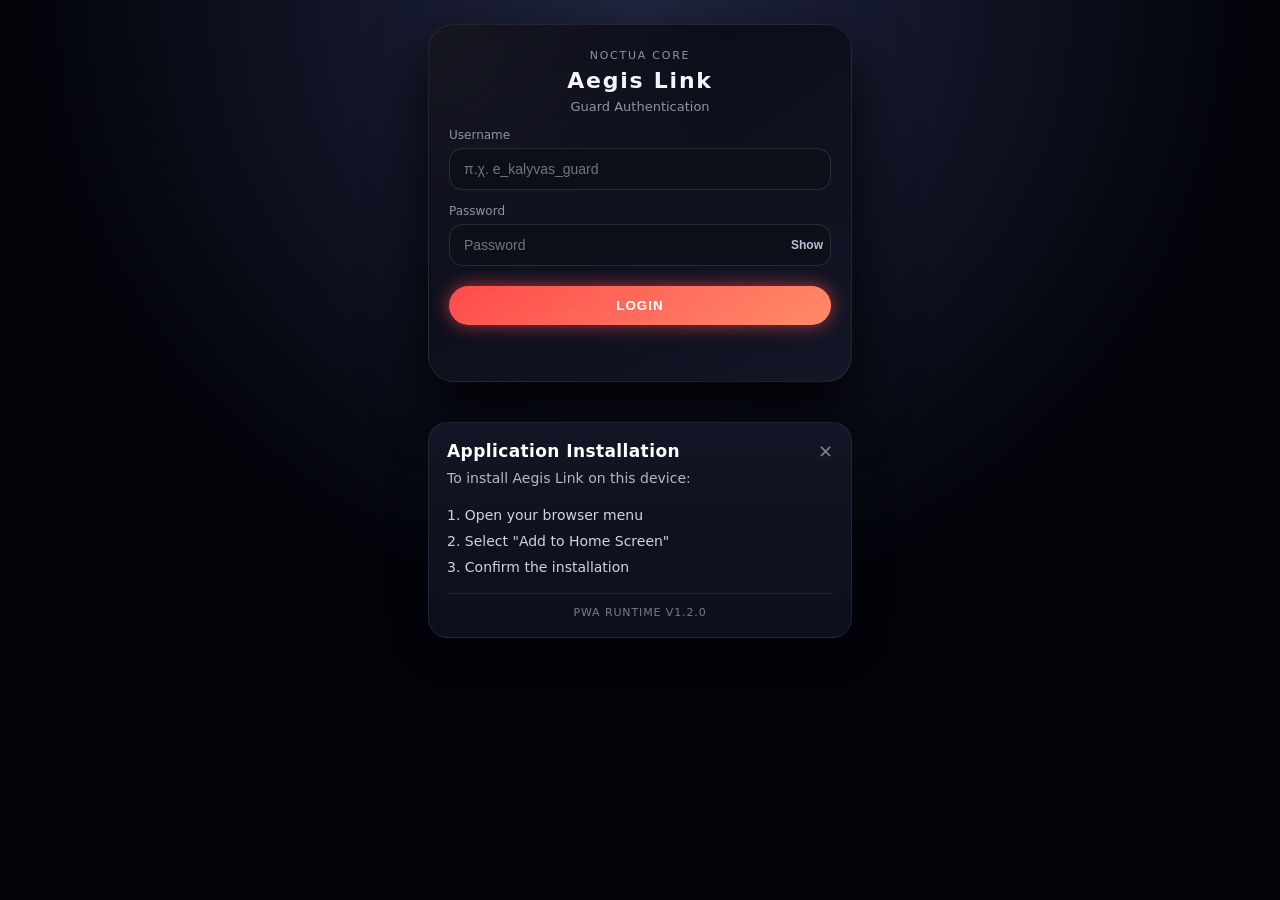
==== index.html @ c5e58c5f "Recover Guard GPS after app resume" ====
<!DOCTYPE html>
<html lang="el" prefix="og: https://ogp.me/ns#">
<head>
  <meta charset="utf-8">
  <meta name="viewport" content="width=device-width,initial-scale=1">
  
  <link rel="apple-touch-icon" sizes="180x180" href="./apple-touch-icon.png">
<link rel="icon" type="image/png" sizes="32x32" href="./favicon-32x32.png">
<link rel="icon" type="image/png" sizes="16x16" href="./favicon-16x16.png">
<link rel="manifest" href="./site.webmanifest">
  <meta name="application-name" content="Aegis Link">
<link rel="shortcut icon" href="./favicon.ico">
  <title>Aegis Link — Guard Web App</title>
  <meta name="theme-color" content="#03040a">
<meta name="mobile-web-app-capable" content="yes">
<meta name="apple-mobile-web-app-capable" content="yes">
<meta name="apple-mobile-web-app-title" content="Aegis Link">

<meta name="description" content="Mobile-first Guard Web App for verified patrols, live incident response, location awareness, and secure field operations." />

<meta name="author" content="Noctua Core" />
<link rel="canonical" href="https://guard.aegislink.noctuacore.ai/" />

<meta property="og:title" content="Aegis Link — Guard Web App" />
<meta property="og:description" content="Mobile-first Guard Web App for verified patrols, live incident response, location awareness, and secure field operations." />
<meta property="og:type" content="website" />
<meta property="og:site_name" content="Aegis Link" />
<meta property="og:locale" content="el_GR" />
<meta property="og:url" content="https://guard.aegislink.noctuacore.ai/" />
<meta property="og:image" content="https://guard.aegislink.noctuacore.ai/social-preview-v2.jpg?v=20260908" />
<meta property="og:image:url" content="https://guard.aegislink.noctuacore.ai/social-preview-v2.jpg?v=20260908" />
<meta property="og:image:secure_url" content="https://guard.aegislink.noctuacore.ai/social-preview-v2.jpg?v=20260908" />
<meta property="og:image:type" content="image/jpeg" />
<meta property="og:image:width" content="1200" />
<meta property="og:image:height" content="630" />
<meta property="og:image:alt" content="Aegis Link Security Operations Platform" />
<link rel="image_src" href="https://guard.aegislink.noctuacore.ai/social-preview-v2.jpg?v=20260908" />
<meta itemprop="image" content="https://guard.aegislink.noctuacore.ai/social-preview-v2.jpg?v=20260908" />

<meta name="twitter:card" content="summary_large_image" />
<meta name="twitter:title" content="Aegis Link — Guard Web App" />
<meta name="twitter:description" content="Mobile-first Guard Web App for verified patrols, live incident response, location awareness, and secure field operations." />
<meta name="twitter:image" content="https://guard.aegislink.noctuacore.ai/social-preview-v2.jpg?v=20260908" />
<meta name="twitter:image:alt" content="Aegis Link Security Operations Platform" />
  <style>
    :root{
      --bg:#03040a;
      --bg-soft:#0c0f18;
      --card:#11141f;
      --accent:#ff4b4b;
      --accent-soft:#ff8b6a;
      --text:#f5f5fa;
      --muted:#8e93a8;
      --border:#262a36;
      --radius:20px;
      --shadow:0 22px 50px rgba(0,0,0,.75);
      --max-width:460px;
    }

    *{box-sizing:border-box;margin:0;padding:0;}
    html,
body{
  min-height:100%;
  background:
    radial-gradient(circle at top,#202642 0,#03040a 55%);
  color:var(--text);
  font-family:system-ui,-apple-system,BlinkMacSystemFont,"Segoe UI",sans-serif;

  overscroll-behavior-y:none;
}

    body{
      display:flex;
      justify-content:center;
      align-items:stretch;
      overflow-x:hidden;
    }

    .app{
      width:100%;
      max-width:var(--max-width);
      min-height:100vh;
      padding:14px 14px 18px;
      display:flex;
      flex-direction:column;
      gap:14px;
    }

    /* ========== Guard Login ========== */
.login-screen{
  width:100%;
  max-width:var(--max-width);
  min-height:100vh;
  padding:24px 18px;
  display:flex;
  flex-direction:column;
  justify-content:flex-start;
  gap:18px;
}

.login-card{
  border-radius:26px;
  background:
    radial-gradient(circle at 0 0,rgba(255,255,255,.05),transparent 55%),
    linear-gradient(145deg,#080914,#131627);
  border:1px solid rgba(255,255,255,.08);
  box-shadow:0 28px 60px rgba(0,0,0,.9);
  padding:24px 20px;
  display:flex;
  flex-direction:column;
  gap:14px;
}

.login-title{
  text-align:center;
  display:flex;
  flex-direction:column;
  gap:6px;
}

.login-title span{
  font-size:11px;
  color:var(--muted);
  letter-spacing:.16em;
  text-transform:uppercase;
}

.login-title strong{
  font-size:22px;
  letter-spacing:.08em;
}

.login-field{
  display:flex;
  flex-direction:column;
  gap:6px;
}

.login-field label{
  font-size:12px;
  color:var(--muted);
}

.login-field input{
  width:100%;
  padding:12px 14px;
  border-radius:14px;
  background:var(--bg-soft);
  border:1px solid rgba(255,255,255,.12);
  color:var(--text);
  font-size:14px;
}

.password-field-row{
  position:relative;
}

.password-field-row input{
  padding-right:72px;
}

.password-visibility-toggle{
  position:absolute;
  top:50%;
  right:8px;
  transform:translateY(-50%);
  border:0;
  background:transparent;
  color:#b9c2d8;
  font-size:12px;
  font-weight:700;
  cursor:pointer;
}

.login-btn{
  margin-top:6px;
  width:100%;
  padding:12px 14px;
  border-radius:999px;
  border:none;
  cursor:pointer;
  background:linear-gradient(145deg,var(--accent),var(--accent-soft));
  color:#fff;
  font-weight:700;
  letter-spacing:.08em;
  text-transform:uppercase;
  box-shadow:0 0 18px rgba(255,75,75,.65);
}

.login-error{
  min-height:18px;
  font-size:12px;
  color:#ffb3b3;
  text-align:center;
}

.password-setup-copy{
  margin:0;
  color:var(--muted);
  font-size:13px;
  line-height:1.5;
  text-align:center;
}

.password-requirements{
  margin:0;
  padding-left:20px;
  color:var(--muted);
  font-size:12px;
  line-height:1.6;
}

.password-setup-success{
  color:#8df0bd;
}

.guard-strip{
  margin-top:4px;
  border-radius:28px;
  background:rgba(255,255,255,.04);
  border:1px solid rgba(255,255,255,.08);
  padding:10px 16px;
  font-size:12px;
  color:var(--muted);
  display:flex;
  flex-direction:column;
  gap:3px;
}

.guard-strip strong{
  color:var(--text);
}
.logout-btn{
  margin-top:4px;
  padding:4px 10px;
  border-radius:999px;
  border:1px solid rgba(255,255,255,.16);
  background:transparent;
  color:var(--muted);
  font-size:11px;
  cursor:pointer;
}

.logout-btn:active{
  transform:scale(.97);
}

.read-only-banner{
  display:none;
  margin-bottom:14px;
  padding:12px 14px;
  border-radius:16px;
  border:1px solid
    rgba(96,165,250,.45);
  background:
    rgba(37,99,235,.14);
  color:#dbeafe;
  font-size:12px;
  line-height:1.5;
}

.read-only-banner.visible{
  display:block;
}

.read-only-banner strong{
  display:block;
  margin-bottom:2px;
  color:#fff;
  font-size:13px;
}

.read-only-access .alert-btn{
  cursor:not-allowed;
  filter:grayscale(.65);
  opacity:.48;
  box-shadow:none;
}

.read-only-access .alert-note::after{
  content:" Προσωρινή πρόσβαση προβολής — η ενεργοποίηση συναγερμού είναι απενεργοποιημένη.";
  color:#bfdbfe;
}

    /* ========== Header ========== */
    .app-header{
      display:flex;
      align-items:center;
      justify-content:space-between;
      padding:10px 14px;
      border-radius:999px;
      background:rgba(3,4,15,.92);
      border:1px solid rgba(255,255,255,.06);
      backdrop-filter:blur(18px);
      box-shadow:0 18px 40px rgba(0,0,0,.85);
    }

    .header-left{
      display:flex;
      align-items:center;
      gap:10px;
    }

    /* Νέο logo ως εικόνα */
    .logo{
      width:30px;
      height:30px;
      border-radius:50%;
      display:block;
      object-fit:cover;
      box-shadow:0 0 0 1px rgba(255,255,255,.24);
    }

    .header-text{
      display:flex;
      flex-direction:column;
      gap:2px;
    }

    .header-text span{
      font-size:11px;
      color:var(--muted);
      letter-spacing:.05em;
      text-transform:uppercase;
    }

    .header-text strong{
      font-size:14px;
      letter-spacing:.04em;
    }

    .header-subtitle{
      font-size:11px;
      color:var(--muted);
    }

    .header-right{
      display:flex;
      flex-direction:column;
      align-items:flex-end;
      gap:3px;
    }

    .status-pill{
      display:inline-flex;
      align-items:center;
      gap:6px;
      padding:4px 10px;
      border-radius:999px;
      font-size:11px;
      font-weight:500;
      border:1px solid rgba(255,255,255,.08);
      background:rgba(255,255,255,.02);
      color:var(--muted);
    }

    .status-dot{
      width:7px;
      height:7px;
      border-radius:50%;
    }

    /* ONLINE */
    .status-pill.online{
      background:rgba(18,212,124,.14);
      border-color:rgba(18,212,124,.55);
      color:#9ff4c6;
    }
    .status-pill.online .status-dot{
      background:#2cf598;
      box-shadow:0 0 8px rgba(44,245,152,.85);
    }

    /* OFFLINE */
    .status-pill.offline{
      background:rgba(255,82,82,.12);
      border-color:rgba(255,82,82,.7);
      color:#ffb3b3;
    }
    .status-pill.offline .status-dot{
      background:#ff5252;
      box-shadow:0 0 8px rgba(255,82,82,.9);
    }

    .header-time{
      font-size:11px;
      color:var(--muted);
    }

    /* ========== Main Layout ========== */
    .app-main{
      flex:1;
      display:flex;
      flex-direction:column;
      justify-content:center;
      gap:18px;
    }

    .hint-text{
      font-size:12px;
      color:var(--muted);
      text-align:center;
    }

    .hint-text strong{
      color:var(--text);
    }

.action-switch{
  display:grid;
  grid-template-columns:1fr 1fr;
  gap:10px;
}

.action-tab{
  text-align:center;
  padding:11px 10px;
  border-radius:999px;
  border:1px solid rgba(255,255,255,.12);
  background:rgba(255,255,255,.04);
  color:var(--muted);
  font-size:12px;
  font-weight:700;
  letter-spacing:.06em;
  text-decoration:none;
  cursor:pointer;
}

.action-tab.active{
  background:linear-gradient(145deg,var(--accent),var(--accent-soft));
  color:#fff;
  box-shadow:0 0 16px rgba(255,75,75,.45);
}

.patrol-link{
  color:#dbeafe;
}

.report-link{
  grid-column:1 / -1;
  color:#dbeafe;
}

    /* ========== ALERT PANEL ========== */
    .alert-panel{
      margin-top:4px;
      border-radius:26px;
      background:
        radial-gradient(circle at 0 0,rgba(255,255,255,.04),transparent 55%),
        radial-gradient(circle at 100% 100%,rgba(255,75,75,.18),transparent 55%),
        linear-gradient(145deg,#080914,#131627);
      padding:28px 18px 26px;
      box-shadow:
        0 0 0 1px rgba(255,255,255,.02),
        0 28px 60px rgba(0,0,0,.9);
      display:flex;
      flex-direction:column;
      align-items:center;
      gap:18px;
      position:relative;
    }

    .alert-label{
      text-align:center;
      display:flex;
      flex-direction:column;
      gap:4px;
    }

    .alert-label span:first-child{
      font-size:11px;
      letter-spacing:.18em;
      text-transform:uppercase;
      color:var(--muted);
    }

    .alert-label strong{
      font-size:20px;
      letter-spacing:.18em;
      text-transform:uppercase;
    }

    .alert-description{
      font-size:12px;
      color:var(--muted);
    }

    .alert-btn{
      width:150px;
      height:150px;
      border-radius:50%;
      border:none;
      cursor:pointer;
      position:relative;
      display:flex;
      align-items:center;
      justify-content:center;
      background:
        radial-gradient(circle at 30% 0%,#ffe4cf 0,#ff8b6a 40%,#ff4b4b 70%,#a6112b 100%);
      box-shadow:
        0 0 0 1px rgba(255,255,255,.16),
        0 0 40px rgba(255,75,75,.72),
        0 26px 40px rgba(0,0,0,.9);
      color:#fff;
      text-transform:uppercase;
      font-weight:700;
      letter-spacing:.18em;
      font-size:14px;
      overflow:hidden;
      transition:transform .08s ease-out, box-shadow .08s ease-out;
    }

    .alert-btn::before{
      content:"";
      position:absolute;
      inset:-40%;
      background:radial-gradient(circle at 50% 0,rgba(255,255,255,.28),transparent 55%);
      opacity:.55;
      pointer-events:none;
    }

    .alert-btn:active{
      transform:scale(.96) translateY(1px);
      box-shadow:
        0 0 0 1px rgba(255,255,255,.2),
        0 0 26px rgba(255,75,75,.85),
        0 18px 28px rgba(0,0,0,.9);
    }

    @keyframes alertPulse{
      0%{ box-shadow:0 0 0 0 rgba(255,75,75,.65); }
      70%{ box-shadow:0 0 0 14px rgba(255,75,75,0); }
      100%{ box-shadow:0 0 0 0 rgba(255,75,75,0); }
    }

    .alert-panel.ready .alert-btn{
      animation:alertPulse 2.4s infinite;
    }

    .alert-note{
      font-size:11px;
      color:var(--muted);
      text-align:center;
    }

    /* ========== STATUS CARD ========== */
    .status-card{
      margin-top:10px;
      border-radius:var(--radius);
      background:var(--card);
      border:1px solid rgba(255,255,255,.06);
      padding:12px 14px;
      font-size:13px;
      display:flex;
      flex-direction:column;
      gap:8px;
      box-shadow:0 16px 40px rgba(0,0,0,.9);
    }

    .status-header{
      display:flex;
      align-items:center;
      justify-content:space-between;
    }

    .status-header-left{
      display:flex;
      align-items:center;
      gap:8px;
      color:var(--muted);
      text-transform:uppercase;
      letter-spacing:.08em;
      font-size:12px;
    }

    .status-pulse{
      width:10px;
      height:10px;
      border-radius:50%;
      background:var(--accent);
      box-shadow:0 0 14px rgba(255,75,75,.9);
    }

    .status-badge{
      font-size:11px;
      padding:3px 8px;
      border-radius:999px;
      background:rgba(255,255,255,.03);
      border:1px solid rgba(255,255,255,.12);
      color:var(--muted);
    }

    .status-row{
      display:flex;
      justify-content:space-between;
      align-items:center;
      color:var(--muted);
      margin-top:6px;
    }

    .status-row strong{
      color:var(--text);
      font-size:13px;
    }

    .status-section{
      margin-top:8px;
      padding-top:8px;
      border-top:1px solid rgba(255,255,255,.06);
    }

    .status-section-title{
      font-size:12px;
      text-transform:uppercase;
      letter-spacing:.08em;
      color:var(--muted);
      margin-bottom:4px;
    }

    .status-list{
      list-style:none;
      display:flex;
      flex-direction:column;
      gap:4px;
    }

    .status-list li{
      display:flex;
      justify-content:space-between;
      align-items:center;
      font-size:13px;
      color:var(--text);
    }

    .status-pill-small{
      font-size:11px;
      padding:2px 7px;
      border-radius:999px;
      background:rgba(255,255,255,.03);
      border:1px solid rgba(255,255,255,.12);
      color:var(--muted);
    }

    .status-pill-small.pending{
      background:rgba(255,193,7,.08);
      border-color:rgba(255,193,7,.6);
      color:#ffecb3;
    }

    .status-pill-small.ok{
      background:rgba(18,212,124,.12);
      border-color:rgba(18,212,124,.6);
      color:#a5f3c7;
    }

    .status-pill-small.failed{
      background:rgba(255,82,82,.12);
      border-color:rgba(255,82,82,.7);
      color:#ffc1c1;
    }

    /* ========== Modal ========== */
    .modal-backdrop{
      position:fixed;
      inset:0;
      background:rgba(0,0,0,.78);
      display:flex;
      justify-content:center;
      align-items:center;
      z-index:30;
    }

    .modal{
      width:100%;
      max-width:360px;
      margin:0 18px;
      border-radius:24px;
      background:radial-gradient(circle at 0 0,rgba(255,75,75,.18),transparent 55%),#080a12;
      border:1px solid rgba(255,255,255,.09);
      box-shadow:0 26px 52px rgba(0,0,0,.95);
      padding:20px 20px 16px;
      text-align:center;
      display:flex;
      flex-direction:column;
      gap:12px;
    }

    .modal-icon{
      font-size:26px;
    }

    .modal-title{
      font-size:16px;
      font-weight:600;
    }

    .modal-text{
      font-size:13px;
      color:var(--muted);
    }

    .modal-countdown{
      font-size:20px;
      letter-spacing:.18em;
      margin-top:4px;
    }

    .modal-actions{
      margin-top:10px;
      display:flex;
      gap:10px;
    }

    .btn{
      flex:1;
      font-size:13px;
      padding:10px 8px;
      border-radius:999px;
      border:none;
      cursor:pointer;
    }

    .btn-secondary{
      background:transparent;
      color:var(--muted);
      border:1px solid rgba(255,255,255,.18);
    }

    .btn-primary{
      background:linear-gradient(145deg,var(--accent),var(--accent-soft));
      color:#fff;
      box-shadow:0 0 18px rgba(255,75,75,.8);
    }

    /* === False Activation Message (auto-cancel) === */
    .false-alarm-msg {
      position: fixed;
      bottom: 40px;
      left: 50%;
      transform: translateX(-50%) translateY(20px);
      background: rgba(255, 90, 90, 0.15);
      backdrop-filter: blur(6px);
      padding: 14px 22px;
      border-radius: 14px;
      color: #ff7a7a;
      font-size: 15px;
      font-weight: 500;
      opacity: 0;
      transition: all 0.35s ease;
      border: 1px solid rgba(255, 70, 70, 0.3);
      z-index: 40;
    }

    .false-alarm-msg.show {
      opacity: 1;
      transform: translateX(-50%) translateY(0);
    }

    /* ========== Footer ========== */
    .app-footer{
      margin-top:10px;
      font-size:11px;
      color:var(--muted);
      text-align:center;
    }

    .hidden{display:none !important;}

    @media (min-width:600px){
      .app{padding-top:20px;}
    }
  </style>
  <link rel="stylesheet" href="pwa/installation-manager.css">
</head>
<body>

  <!-- Guard Login Screen -->
  <section id="loginScreen" class="login-screen">
    <div class="login-card">
      <div class="login-title">
        <span>NOCTUA CORE</span>
        <strong>Aegis Link</strong>
        <p style="font-size:13px; color:var(--muted);">
          Guard Authentication
        </p>
      </div>

      <div class="login-field">
        <label for="guardUsername">Username</label>
        <input id="guardUsername" type="text" autocomplete="username" placeholder="π.χ. e_kalyvas_guard">
      </div>

      <div class="login-field">
        <label for="guardPassword">Password</label>
        <div class="password-field-row">
          <input id="guardPassword" type="password" autocomplete="current-password" placeholder="Password">
          <button
            id="guardPasswordToggle"
            class="password-visibility-toggle"
            type="button"
            aria-label="Show password"
            aria-pressed="false"
          >Show</button>
        </div>
      </div>

      <button id="guardLoginBtn" class="login-btn" type="button">
        Login
      </button>

      <div id="loginError" class="login-error"></div>
    </div>

    <div id="pwa-install-container"></div>

  </section>

  <section id="passwordSetupScreen" class="login-screen hidden">
    <div class="login-card">
      <div class="login-title">
        <span>FIRST LOGIN</span>
        <strong>Create your password</strong>
        <p id="passwordSetupGuard" class="password-setup-copy">
          Choose a permanent password before continuing.
        </p>
      </div>

      <div class="login-field">
        <label for="newGuardPassword">New password</label>
        <div class="password-field-row">
          <input id="newGuardPassword" type="password" autocomplete="new-password">
          <button id="newGuardPasswordToggle" class="password-visibility-toggle" type="button">Show</button>
        </div>
      </div>
      <div class="login-field">
        <label for="confirmGuardPassword">Confirm new password</label>
        <div class="password-field-row">
          <input id="confirmGuardPassword" type="password" autocomplete="new-password">
          <button id="confirmGuardPasswordToggle" class="password-visibility-toggle" type="button">Show</button>
        </div>
      </div>

      <ul class="password-requirements">
        <li>At least 12 characters</li>
        <li>Uppercase, lowercase, number and symbol</li>
        <li>Different from the temporary password</li>
      </ul>
      <button id="saveGuardPasswordBtn" class="login-btn" type="button">Create password</button>
      <div id="passwordSetupError" class="login-error"></div>
    </div>
  </section>

  <div class="app hidden" id="mainApp">
    <!-- Header -->
    <header class="app-header">
      <div class="header-left">
        <img src="noctua-core-logo.png.png" class="logo" alt="Noctua Core logo">
        <div class="header-text">
          <span>NOCTUA CORE</span>
          <strong>Aegis Link</strong>
          <div class="header-subtitle">Web App</div>
        </div>
      </div>
      <div class="header-right">
        <div class="status-pill online" id="systemStatus">
          <span class="status-dot"></span>
          <span class="status-label">Online</span>
        </div>
        <div class="header-time" id="headerClock">--:--</div>
      </div>
      <div class="guard-strip" id="guardInfo">
  <span>Guard: <strong id="guardName">-</strong></span>
  <span>Site ID: <strong id="guardSite">-</strong></span>
  <span>GPS: <strong id="gpsStatus">Waiting</strong></span>
  <button id="guardLogoutBtn" class="logout-btn" type="button">
    Logout
  </button>
</div>
    </header>

    <!-- Main -->
    <main class="app-main">
      <div
  class="read-only-banner"
  id="readOnlyBanner"
  role="status"
>
  <strong>
    Προσωρινή πρόσβαση μόνο για προβολή
  </strong>

  Δεν επιτρέπονται συναγερμοί, καταγραφές
  συμβάντων, αποστολή τοποθεσίας ή QR scans.

  <span id="readOnlyExpiry"></span>
</div>
      <p class="hint-text">
        <strong>Έτοιμο για χρήση.</strong> Πατήστε <strong>ALERT</strong> μόνο σε περίπτωση πραγματικής απειλής.
      </p>

      <div class="action-switch">
  <button class="action-tab active" type="button">
    🚨 ALERT
  </button>

  <a href="patrol.html" class="action-tab patrol-link">
    📷 QR PATROL
  </a>

  <a href="reports.html" class="action-tab report-link">
    📝 SHIFT REPORT
  </a>
</div>

      <!-- Alert panel -->
      <section class="alert-panel ready">
        <div class="alert-label">
          <span>Panic Mode</span>
          <strong>ALERT</strong>
          <p class="alert-description">Ενεργοποίηση άμεσης ειδοποίησης στις προκαθορισμένες επαφές (κλήσεις + SMS).</p>
        </div>

        <button class="alert-btn" type="button">
          ALERT
        </button>

        <p class="alert-note">
          Μία φορά είναι αρκετή – το σύστημα αναλαμβάνει τα υπόλοιπα.
        </p>
      </section>

      <!-- Status card (default hidden) -->
      <section class="status-card hidden">
        <div class="status-header">
          <div class="status-header-left">
            <span class="status-pulse"></span>
            <span>Συναγερμός ενεργός</span>
          </div>
          <div class="status-badge">Live ενημέρωση</div>
        </div>

        <div class="status-row">
          <span>Χρόνος από ενεργοποίηση</span>
          <strong>00:07</strong>
        </div>

        <div class="status-section">
          <div class="status-section-title">📞 Κλήσεις</div>
          <ul class="status-list" id="alertCallStatusList">
            <li>
              <span>—</span>
              <span class="status-pill-small pending">Αναμονή…</span>
            </li>
          </ul>
        </div>

        <div class="status-section">
          <div class="status-section-title">📩 SMS</div>
          <ul class="status-list" id="alertSmsStatusList">
            <li>
              <span>—</span>
              <span class="status-pill-small pending">Αναμονή…</span>
            </li>
          </ul>
        </div>
      </section>

      <!-- Incident Report Panel (3-step UI, initially hidden) -->
      <section id="incident-assistant" class="assistant-panel hidden" style="margin-top:20px;">
        <h2 style="font-size:16px; margin-bottom:6px;">Καταγραφή συμβάντος</h2>
        <p id="assistant-intro" style="font-size:13px; color:var(--muted); margin-bottom:14px;">
          Ο συναγερμός έχει σταλεί. Απάντησε σε 3 σύντομες ερωτήσεις.
        </p>

        <div class="assistant-step" style="display:flex; flex-direction:column; gap:10px;">
          <div id="assistant-question"
               class="assistant-question"
               style="font-size:14px; font-weight:500; min-height:42px;">
            <!-- Ερώτηση φορτώνεται εδώ -->
          </div>

          <textarea id="assistant-answer"
                    rows="3"
                    placeholder="Γράψε την απάντησή σου εδώ…"
                    style="
                      width:100%;
                      padding:10px;
                      border-radius:12px;
                      background:var(--bg-soft);
                      border:1px solid rgba(255,255,255,.12);
                      color:var(--text);
                      font-size:13px;
                      resize:none;
                    "></textarea>

          <div class="assistant-controls"
               style="display:flex; justify-content:space-between; align-items:center; margin-top:6px;">
            <span id="assistant-progress" style="font-size:12px; color:var(--muted);">
              Ερώτηση 1 από 3
            </span>
            <button id="assistant-next-btn"
                    type="button"
                    style="
                      padding:8px 16px;
                      border-radius:999px;
                      background:linear-gradient(145deg,var(--accent),var(--accent-soft));
                      color:white;
                      border:none;
                      cursor:pointer;
                      font-size:13px;
                    ">
              Επόμενο
            </button>
          </div>
        </div>
      </section>
    </main>

    <!-- Footer -->
    <footer class="app-footer">
  © Noctua Core – Aegis Link, AI Incident Alert για Security (V2)
</footer>
  </div>

  <!-- Confirm modal -->
  <div class="modal-backdrop hidden">
    <div class="modal">
      <div class="modal-icon">⚠️</div>
      <div class="modal-title">Επιβεβαίωση συναγερμού</div>
      <div class="modal-text">
        Αν συνεχίσετε, θα ειδοποιηθούν αυτόματα οι προκαθορισμένες επαφές (κλήσεις & SMS).
      </div>
      <div class="modal-countdown">5…</div>
      <div class="modal-text">
        Πατήστε <strong>Ναι, ενεργοποίηση</strong> μόνο σε περίπτωση πραγματικού περιστατικού.
      </div>
      <div class="modal-actions">
        <button class="btn btn-secondary" type="button">Ακύρωση</button>
        <button class="btn btn-primary" type="button">Ναι, ενεργοποίηση</button>
      </div>
    </div>
  </div>

  <script src="config.js"></script>
  <script>
  // 🔹 Global βάση για όλα τα calls προς backend
  const BACKEND_BASE = window.AEGIS_CONFIG.backendBase;
  const SESSION_KEY = "aegis_guard_session";
  function getGuardAuthHeaders() {
  const token = localStorage.getItem("guard_session_token");

  return {
    "Content-Type": "application/json",
    Authorization: `Bearer ${token}`,
  };
}

let currentGuardSession = null;
let passwordSetupToken = null;

const loginScreen = document.getElementById("loginScreen");
const passwordSetupScreen = document.getElementById("passwordSetupScreen");
const mainApp = document.getElementById("mainApp");
const guardLoginBtn = document.getElementById("guardLoginBtn");
const guardUsername = document.getElementById("guardUsername");
const guardPassword = document.getElementById("guardPassword");
const guardPasswordToggle = document.getElementById("guardPasswordToggle");
const loginError = document.getElementById("loginError");
const passwordSetupGuard = document.getElementById("passwordSetupGuard");
const newGuardPassword = document.getElementById("newGuardPassword");
const confirmGuardPassword = document.getElementById("confirmGuardPassword");
const newGuardPasswordToggle = document.getElementById("newGuardPasswordToggle");
const confirmGuardPasswordToggle = document.getElementById("confirmGuardPasswordToggle");
const saveGuardPasswordBtn = document.getElementById("saveGuardPasswordBtn");
const passwordSetupError = document.getElementById("passwordSetupError");
const guardNameEl = document.getElementById("guardName");
const guardSiteEl = document.getElementById("guardSite");
const gpsStatusEl = document.getElementById("gpsStatus");
const guardLogoutBtn = document.getElementById("guardLogoutBtn");
const readOnlyBannerEl =
  document.getElementById(
    "readOnlyBanner"
  );

const readOnlyExpiryEl =
  document.getElementById(
    "readOnlyExpiry"
  );

const alertButtonEl =
  document.querySelector(".alert-btn");

let temporaryAccessExpiryTimer = null;

function isReadOnlyGuardSession(
  sessionData = currentGuardSession
) {
  return (
    sessionData?.guard?.access_mode ===
    "read_only"
  );
}

function getTemporaryAccessExpiry(
  sessionData = currentGuardSession
) {
  const value =
    sessionData?.guard?.access_expires_at;

  if (!value) {
    return null;
  }

  const expiry = new Date(value);

  return Number.isNaN(expiry.getTime())
    ? null
    : expiry;
}

function clearGuardSessionStorage() {
  localStorage.removeItem(SESSION_KEY);
  localStorage.removeItem(
    "guard_session_token"
  );
  localStorage.removeItem(
    "guard_session"
  );
  localStorage.removeItem(
    "aegis-current-guard"
  );
  localStorage.removeItem(
    "aegis-guard-session"
  );
}

function stopTemporaryAccessExpiryTimer() {
  if (temporaryAccessExpiryTimer) {
    clearTimeout(
      temporaryAccessExpiryTimer
    );

    temporaryAccessExpiryTimer = null;
  }
}

function expireGuardSession(message) {
  stopTemporaryAccessExpiryTimer();
  clearGuardSessionStorage();

  currentGuardSession = null;

  stopGuardHeartbeat();
  stopGuardLocationTracking();
  showLoginScreen();

  if (loginError) {
    loginError.textContent = message;
  }
}

function expireTemporaryAccess() {
  expireGuardSession(
    "Η προσωρινή πρόσβαση έχει λήξει."
  );
}

function applyTemporaryAccessState(
  sessionData
) {
  const readOnly =
    isReadOnlyGuardSession(sessionData);

  const expiry =
    getTemporaryAccessExpiry(sessionData);

  mainApp?.classList.toggle(
    "read-only-access",
    readOnly
  );

  readOnlyBannerEl?.classList.toggle(
    "visible",
    readOnly
  );

  if (alertButtonEl) {
    alertButtonEl.disabled = readOnly;

    alertButtonEl.setAttribute(
      "aria-disabled",
      readOnly ? "true" : "false"
    );
  }

  if (readOnlyExpiryEl) {
    readOnlyExpiryEl.textContent =
      readOnly && expiry
        ? ` Η πρόσβαση λήγει ${expiry.toLocaleString(
            "el-GR"
          )}.`
        : "";
  }

  stopTemporaryAccessExpiryTimer();

  if (!readOnly || !expiry) {
    return true;
  }

  const remainingMs =
    expiry.getTime() - Date.now();

  if (remainingMs <= 0) {
    expireTemporaryAccess();
    return false;
  }

  temporaryAccessExpiryTimer =
    setTimeout(
      expireTemporaryAccess,
      Math.min(
        remainingMs,
        2147483647
      )
    );

  return true;
}

function loadSavedGuardSession() {
  try {
    const saved = localStorage.getItem(SESSION_KEY);
    if (!saved) return null;
    return JSON.parse(saved);
  } catch {
    return null;
  }
}

function showMainApp(sessionData) {
  currentGuardSession = sessionData;

  if (
  !applyTemporaryAccessState(
    sessionData
  )
) {
  return;
}

  if (loginScreen) loginScreen.classList.add("hidden");
  if (passwordSetupScreen) passwordSetupScreen.classList.add("hidden");
  if (mainApp) mainApp.classList.remove("hidden");

  if (guardNameEl) {
    guardNameEl.textContent = sessionData.guard?.full_name || sessionData.guard?.username || "-";
  }

  if (guardSiteEl) {
    guardSiteEl.textContent = sessionData.guard?.site_id || "-";
  }
  startGuardHeartbeat();

if (
  isReadOnlyGuardSession(
    sessionData
  )
) {
  stopGuardLocationTracking();

  if (gpsStatusEl) {
    gpsStatusEl.textContent =
      "Disabled · Read only";
  }
} else {
  startGuardLocationTracking();
}
}

function showLoginScreen() {
  currentGuardSession = null;
  stopTemporaryAccessExpiryTimer();

  if (mainApp) mainApp.classList.add("hidden");
  if (passwordSetupScreen) passwordSetupScreen.classList.add("hidden");
  if (loginScreen) loginScreen.classList.remove("hidden");
}

function showPasswordSetupScreen(data) {
  passwordSetupToken = data.password_setup_token;
  if (guardPassword) guardPassword.value = "";
  if (loginScreen) loginScreen.classList.add("hidden");
  if (mainApp) mainApp.classList.add("hidden");
  if (passwordSetupScreen) passwordSetupScreen.classList.remove("hidden");
  if (passwordSetupGuard) {
    passwordSetupGuard.textContent = `${data.guard?.full_name || data.guard?.username || "Guard"}, create a permanent password. This setup expires in 15 minutes.`;
  }
  if (passwordSetupError) passwordSetupError.textContent = "";
  if (newGuardPassword) newGuardPassword.value = "";
  if (confirmGuardPassword) confirmGuardPassword.value = "";
  newGuardPassword?.focus();
}

function enforceMainAppSession() {
  const savedSession =
    loadSavedGuardSession();

  const expiry =
    getTemporaryAccessExpiry(
      savedSession
    );

  const isExpired =
    isReadOnlyGuardSession(
      savedSession
    ) &&
    expiry &&
    expiry.getTime() <= Date.now();

  if (
    !savedSession?.guard ||
    !savedSession?.session ||
    isExpired
  ) {
    currentGuardSession = null;

    if (isExpired) {
      clearGuardSessionStorage();
    }

    stopGuardHeartbeat();
    stopGuardLocationTracking();
    showLoginScreen();
  }
}

async function logoutGuard() {
  try {
    if (currentGuardSession?.guard_session_token) {
  try {
    const { unsubscribePushNotifications } = await import("./push.js?v=20260909-1");
    await unsubscribePushNotifications();
  } catch (err) {
    console.error("Guard push unsubscribe error:", err);
  }

  await fetch(`${BACKEND_BASE}/guard/logout`, {
    method: "POST",
    headers: getGuardAuthHeaders(),
    body: JSON.stringify({})
  });
}
  } catch (err) {
    console.error("Guard logout backend error:", err);
  } finally {
    clearGuardSessionStorage();

currentGuardSession = null;

stopGuardHeartbeat();
stopGuardLocationTracking();

showLoginScreen();

window.history.replaceState(null, "", "index.html");
  }
}

let guardHeartbeatTimer = null;
let guardLocationWatchId = null;
let guardLocationKeepaliveTimer = null;
let guardLocationRefreshPending = false;
let guardLocationRefreshStartedAt = 0;
let guardLocationRefreshRequestId = 0;
let guardLocationWatchGeneration = 0;
let guardLocationResumeTimer = null;
let latestGuardLocation = null;
const GUARD_LOCATION_KEEPALIVE_INTERVAL_MS = 60000;
const GUARD_LOCATION_REFRESH_STALE_MS = 30000;
const GUARD_LOCATION_RESUME_DEBOUNCE_MS = 1500;

function hasActiveStandardGuardSession() {
  return Boolean(
    currentGuardSession?.guard?.id
    && currentGuardSession?.session?.id
    && !isReadOnlyGuardSession()
  );
}

function setGuardGpsStatus(message) {
  if (gpsStatusEl) {
    gpsStatusEl.textContent = message;
  }
}

function guardLocationErrorStatus(err) {
  if (err?.code === 1) return "Permission denied";
  if (err?.code === 2) return "Position unavailable";
  if (err?.code === 3) return "Timed out";
  return "Position unavailable";
}

function clearGuardLocationPendingState() {
  guardLocationRefreshPending = false;
  guardLocationRefreshStartedAt = 0;
}

async function sendGuardLocation(position) {
  if (!hasActiveStandardGuardSession()) {
  return;
}

  const coords = position.coords;
  if (gpsStatusEl) {
  gpsStatusEl.textContent = `Sending ${coords.accuracy.toFixed(0)}m`;
}
  console.log("GPS position received:", {
  latitude: coords.latitude,
  longitude: coords.longitude,
  accuracy: coords.accuracy,
  guard_id: currentGuardSession?.guard?.id
});

  try {
    console.log("GPS PAYLOAD", {
  guard_id: currentGuardSession?.guard?.id,
  session_id: currentGuardSession?.session?.id,
  latitude: coords.latitude,
  longitude: coords.longitude,
  accuracy: coords.accuracy,
  speed: coords.speed
});
let batteryLevel = null;

try {
  if (navigator.getBattery) {
    const batteryInfo = await navigator.getBattery();
    batteryLevel = Math.round(batteryInfo.level * 100);
  }
} catch (batteryErr) {
  console.warn("Battery status not available:", batteryErr);
}
latestGuardLocation = {
  latitude: coords.latitude,
  longitude: coords.longitude,
  accuracy: coords.accuracy,
  battery: batteryLevel,
  timestamp: new Date().toISOString()
};
    const response = await fetch(`${BACKEND_BASE}/guard/location`, {
  method: "POST",
  headers: getGuardAuthHeaders(),
  body: JSON.stringify({
    latitude: coords.latitude,
    longitude: coords.longitude,
    accuracy: coords.accuracy,
    speed: coords.speed,
    battery: batteryLevel
  })
});

const data = await response.json();
console.log("GPS RESPONSE", response.status, data);

if (
  response.status === 401 ||
  response.status === 403
) {
  if (isReadOnlyGuardSession()) {
    expireTemporaryAccess();
  } else {
    expireGuardSession(
      "Η προηγούμενη βάρδια ολοκληρώθηκε. Συνδέσου ξανά για να αναλάβεις νέα βάρδια."
    );
  }

  return;
}

if (!response.ok || data.status !== "ok") {
  console.error("GPS backend rejected:", data);

  if (gpsStatusEl) {
    gpsStatusEl.textContent = `Rejected ${response.status}`;
  }

  return;
}

if (gpsStatusEl) {
  gpsStatusEl.textContent = `Live · ${coords.accuracy.toFixed(0)}m`;
}
  } catch (err) {
    if (gpsStatusEl) {
  gpsStatusEl.textContent = "Send failed";
}
    console.error("Guard location update failed:", err);
  }
}

function refreshGuardLocationNow() {
  if (!hasActiveStandardGuardSession() || !navigator.geolocation) {
    return;
  }

  const now = Date.now();
  const pendingIsFresh = guardLocationRefreshPending
    && now - guardLocationRefreshStartedAt < GUARD_LOCATION_REFRESH_STALE_MS;

  if (pendingIsFresh) {
    return;
  }

  const requestId = ++guardLocationRefreshRequestId;
  guardLocationRefreshPending = true;
  guardLocationRefreshStartedAt = now;
  setGuardGpsStatus("Acquiring...");

  navigator.geolocation.getCurrentPosition(
    (position) => {
      if (requestId !== guardLocationRefreshRequestId) {
        return;
      }

      clearGuardLocationPendingState();
      sendGuardLocation(position);
    },
    (err) => {
      if (requestId === guardLocationRefreshRequestId) {
        clearGuardLocationPendingState();
        setGuardGpsStatus(guardLocationErrorStatus(err));
      }
      console.error("Immediate guard location error:", {
        code: err.code,
        message: err.message
      });
    },
    {
      enableHighAccuracy: true,
      maximumAge: 0,
      timeout: 20000
    }
  );
}

function restartGuardLocationWatcher() {
  if (!hasActiveStandardGuardSession() || !navigator.geolocation) {
    return;
  }

  if (guardLocationWatchId !== null) {
    navigator.geolocation.clearWatch(guardLocationWatchId);
  }

  const watchGeneration = ++guardLocationWatchGeneration;
  guardLocationWatchId = navigator.geolocation.watchPosition(
    (position) => {
      if (watchGeneration === guardLocationWatchGeneration) {
        sendGuardLocation(position);
      }
    },
    (err) => {
      if (watchGeneration !== guardLocationWatchGeneration) {
        return;
      }
      setGuardGpsStatus(guardLocationErrorStatus(err));
      console.error("Guard location permission/error:", {
        code: err.code,
        message: err.message
      });
    },
    {
      enableHighAccuracy: true,
      maximumAge: 15000,
      timeout: 20000
    }
  );
}

function restartGuardLocationKeepalive() {
  if (guardLocationKeepaliveTimer !== null) {
    clearInterval(guardLocationKeepaliveTimer);
  }

  guardLocationKeepaliveTimer = setInterval(
    refreshGuardLocationNow,
    GUARD_LOCATION_KEEPALIVE_INTERVAL_MS
  );
}

function performGuardLocationResume() {
  guardLocationResumeTimer = null;

  if (!hasActiveStandardGuardSession()) {
    return;
  }

  if (
    guardLocationRefreshPending
    && Date.now() - guardLocationRefreshStartedAt >= GUARD_LOCATION_REFRESH_STALE_MS
  ) {
    clearGuardLocationPendingState();
  }

  restartGuardLocationWatcher();
  restartGuardLocationKeepalive();
  refreshGuardLocationNow();
}

function resumeGuardLocationTracking() {
  if (!hasActiveStandardGuardSession()) {
    return;
  }

  if (guardLocationResumeTimer !== null) {
    return;
  }

  guardLocationResumeTimer = setTimeout(
    performGuardLocationResume,
    GUARD_LOCATION_RESUME_DEBOUNCE_MS
  );
}

function startGuardLocationTracking() {
  stopGuardLocationTracking();

  if (isReadOnlyGuardSession()) {
    setGuardGpsStatus("Disabled · Read only");
    return;
  }

  if (!navigator.geolocation) {
    setGuardGpsStatus("Position unavailable");
    console.warn("Geolocation is not supported on this device.");
    return;
  }

  restartGuardLocationWatcher();
  restartGuardLocationKeepalive();
  refreshGuardLocationNow();
}

function stopGuardLocationTracking() {
  if (guardLocationWatchId !== null) {
    navigator.geolocation.clearWatch(guardLocationWatchId);
    guardLocationWatchId = null;
  }

  if (guardLocationKeepaliveTimer !== null) {
    clearInterval(guardLocationKeepaliveTimer);
    guardLocationKeepaliveTimer = null;
  }

  if (guardLocationResumeTimer !== null) {
    clearTimeout(guardLocationResumeTimer);
    guardLocationResumeTimer = null;
  }

  guardLocationRefreshRequestId += 1;
  guardLocationWatchGeneration += 1;
  clearGuardLocationPendingState();
}

async function sendGuardHeartbeat() {
  if (!currentGuardSession?.guard?.id || !currentGuardSession?.session?.id) {
    return;
  }

  try {
    const response = await fetch(
  `${BACKEND_BASE}/guard/heartbeat`,
  {
    method: "POST",
    headers: getGuardAuthHeaders(),
    body: JSON.stringify({}),
  }
);

if (
  response.status === 401 ||
  response.status === 403
) {
  if (isReadOnlyGuardSession()) {
    expireTemporaryAccess();
  } else {
    expireGuardSession(
      "Η προηγούμενη βάρδια ολοκληρώθηκε. Συνδέσου ξανά για να αναλάβεις νέα βάρδια."
    );
  }

  return;
}

if (!response.ok) {
  console.error(
    "Guard heartbeat rejected:",
    response.status
  );
}
  } catch (err) {
    console.error("Guard heartbeat failed:", err);
  }
}

function startGuardHeartbeat() {
  stopGuardHeartbeat();

  sendGuardHeartbeat();

  guardHeartbeatTimer = setInterval(() => {
    sendGuardHeartbeat();
  }, 30000);
}

function stopGuardHeartbeat() {
  if (guardHeartbeatTimer) {
    clearInterval(guardHeartbeatTimer);
    guardHeartbeatTimer = null;
  }
}

async function loginGuard() {
  const username = guardUsername?.value.trim();
  const password = guardPassword?.value.trim();

  if (!username || !password) {
    if (loginError) loginError.textContent = "Συμπλήρωσε username και password.";
    return;
  }

  if (loginError) {
    loginError.classList.remove("password-setup-success");
    loginError.textContent = "";
  }
  if (guardLoginBtn) guardLoginBtn.textContent = "Logging in...";

  try {
    const response = await fetch(`${BACKEND_BASE}/guard/login`, {
      method: "POST",
      headers: { "Content-Type": "application/json" },
      body: JSON.stringify({
        username,
        password,
        device_info: navigator.userAgent
      })
    });

    const data = await response.json();

    if (response.ok && data.code === "GUARD_PASSWORD_CHANGE_REQUIRED") {
      showPasswordSetupScreen(data);
      return;
    }

    if (!response.ok || data.status !== "ok") {
      throw new Error(data.message || "Login failed");
    }

    localStorage.setItem(SESSION_KEY, JSON.stringify(data));
    localStorage.setItem(
  "guard_session_token",
  data.guard_session_token
);
RuntimeClient.report(BACKEND_BASE, {
  event: "runtime_started",
  previousState: "BOOT",
  state: InstallationManager.getState(),
  details: {
    source: "guard_login"
  }
}).catch((error) => {
  console.error("Runtime registration failed:", error);
});
    showMainApp(data);

    if (!isReadOnlyGuardSession(data)) {
      import("./push.js?v=20260909-1")
        .then(({ initializePushNotifications }) =>
          initializePushNotifications(data)
        )
        .catch((error) => {
          console.error("Push initialization failed:", error);
        });
    }

  } catch (err) {
    console.error("Guard login failed:", err);
    if (loginError) {
      loginError.textContent = err.message || "Login failed.";
}

  } finally {
    if (guardLoginBtn) guardLoginBtn.textContent = "Login";
  }
}

async function saveGuardPassword() {
  const newPassword = newGuardPassword?.value || "";
  const confirmPassword = confirmGuardPassword?.value || "";
  if (!passwordSetupToken) {
    showLoginScreen();
    if (loginError) loginError.textContent = "Password setup expired. Sign in again.";
    return;
  }
  if (newPassword !== confirmPassword) {
    passwordSetupError.textContent = "Passwords do not match.";
    return;
  }

  passwordSetupError.textContent = "";
  saveGuardPasswordBtn.disabled = true;
  saveGuardPasswordBtn.textContent = "Saving...";
  try {
    const response = await fetch(`${BACKEND_BASE}/guard/change-password`, {
      method: "POST",
      headers: { "Content-Type": "application/json" },
      body: JSON.stringify({
        password_setup_token: passwordSetupToken,
        new_password: newPassword,
        confirm_password: confirmPassword,
      }),
    });
    const data = await response.json().catch(() => ({}));
    if (!response.ok) throw new Error(data.message || "Unable to create password.");

    passwordSetupToken = null;
    newGuardPassword.value = "";
    confirmGuardPassword.value = "";
    guardPassword.value = "";
    showLoginScreen();
    loginError.classList.add("password-setup-success");
    loginError.textContent = "Password created. Sign in with your new password.";
  } catch (error) {
    passwordSetupError.textContent = error.message;
  } finally {
    saveGuardPasswordBtn.disabled = false;
    saveGuardPasswordBtn.textContent = "Create password";
  }
}

function attachPasswordToggle(input, button) {
  if (!input || !button) return;
  button.addEventListener("click", () => {
    const showing = input.type === "text";
    input.type = showing ? "password" : "text";
    button.textContent = showing ? "Show" : "Hide";
  });
}

saveGuardPasswordBtn?.addEventListener("click", saveGuardPassword);
confirmGuardPassword?.addEventListener("keydown", (event) => {
  if (event.key === "Enter") saveGuardPassword();
});
attachPasswordToggle(newGuardPassword, newGuardPasswordToggle);
attachPasswordToggle(confirmGuardPassword, confirmGuardPasswordToggle);

if (guardLogoutBtn) {
  guardLogoutBtn.addEventListener("click", logoutGuard);
}

if (guardLoginBtn) {
  guardLoginBtn.addEventListener("click", loginGuard);
}

if (guardPassword) {
  guardPassword.addEventListener("keydown", (e) => {
    if (e.key === "Enter") {
      loginGuard();
    }
  });
}

if (guardPassword && guardPasswordToggle) {
  guardPasswordToggle.addEventListener("click", () => {
    const showing = guardPassword.type === "text";
    guardPassword.type = showing ? "password" : "text";
    guardPasswordToggle.textContent = showing ? "Show" : "Hide";
    guardPasswordToggle.setAttribute(
      "aria-label",
      showing ? "Show password" : "Hide password"
    );
    guardPasswordToggle.setAttribute("aria-pressed", String(!showing));
  });
}

const savedGuardSession = loadSavedGuardSession();

if (savedGuardSession?.guard && savedGuardSession?.session) {
  showMainApp(savedGuardSession);
} else {
  showLoginScreen();
}

  // Helper για γρήγορο query
  const $ = (s) => document.querySelector(s);

  // Βασικά στοιχεία UI
  const alertBtn = alertButtonEl;
  const statusCard      = $('.status-card');
  const modalBackdrop   = $('.modal-backdrop');
  const countdownEl     = $('.modal-countdown');
  const statusBadge     = document.querySelector('.status-badge');
  const timeFromStartEl = document.querySelector('.status-row strong');
  const callStatusList  = document.querySelector('#alertCallStatusList');
  const smsStatusList   = document.querySelector('#alertSmsStatusList');

  // Καταστάσεις
  let countdownTimer    = null;
  let activeTimer       = null;
  let startTimestamp    = null;
  let autoCancelTimeout = null;

  // ===== 1. Πάτημα ALERT → ανοίγει modal =====
  if (alertBtn) {
    alertBtn.addEventListener('click', () => {
      openConfirmModal();
    });
  }

  function openConfirmModal() {
    if (isReadOnlyGuardSession()) {
  return;
}
    if (!modalBackdrop) return;
    modalBackdrop.classList.remove('hidden');

    startCountdown(5);            // ξεκινά το countdown
    startAutoCancelCountdown();   // αν δεν πατηθεί τίποτα → auto-cancel

    attachModalHandlers();
  }

  function closeConfirmModal() {
    if (!modalBackdrop) return;
    modalBackdrop.classList.add('hidden');

    cancelAutoCancelCountdown();  // σταματά το auto-cancel αν τρέχει
    stopCountdown();              // σταματά το ρολόι στο modal
  }

  function attachModalHandlers() {
    const cancelButton  = document.querySelector('.btn.btn-secondary');
    const confirmButton = document.querySelector('.btn.btn-primary');

    if (cancelButton) {
      cancelButton.onclick = () => {
        cancelAutoCancelCountdown();
        closeConfirmModal();
      };
    }

    if (confirmButton) {
      confirmButton.onclick = async () => {
        cancelAutoCancelCountdown();
        closeConfirmModal();
        await handleAlertConfirmed();
      };
    }
  }

  function startCountdown(seconds) {
    if (!countdownEl) return;
    let remaining = seconds;
    countdownEl.textContent = `${remaining}…`;

    countdownTimer = setInterval(() => {
      remaining--;
      if (remaining <= 0) {
        stopCountdown();
      } else {
        countdownEl.textContent = `${remaining}…`;
      }
    }, 1000);
  }

  function stopCountdown() {
    if (countdownTimer) {
      clearInterval(countdownTimer);
      countdownTimer = null;
    }
  }

  async function handleAlertConfirmed() {
    if (isReadOnlyGuardSession()) {
  return;
}
    if (statusCard) {
      statusCard.classList.remove('hidden');
    }

    startTimestamp = Date.now();
    startActiveTimer();

    if (statusBadge) {
      statusBadge.textContent = 'Ειδοποίηση σε εξέλιξη';
    }

    renderPendingAlertNotifications();

    try {
      // 1) Ενεργοποίηση κλήσεων / SMS
      const alertResult = await triggerAlert();
      renderAlertNotifications(alertResult);

      // 2) Αποστολή incident log στο backend για AI καταγραφή
      const baseMessage =
        "Panic button activated via Aegis Link Web App (Noctua Core). Guard confirmed real incident.";
      await sendIncidentToBackend(baseMessage);

    } catch (err) {
      console.error('Σφάλμα κατά την ενεργοποίηση:', err);
      renderAlertFailure();
      if (statusBadge) {
        statusBadge.textContent = 'Σφάλμα – απαιτείται έλεγχος';
      }
    }

    // 👉 Incident UI flow
    setTimeout(() => {
      startIncidentFlowUI();
    }, 15000); // 15" για δοκιμή – μετά 300000 (5 λεπτά)
  }

  function renderPendingAlertNotifications() {
    const pendingRow = `
      <li>
        <span>Αναμονή στοιχείων…</span>
        <span class="status-pill-small pending">Σε εξέλιξη…</span>
      </li>
    `;

    if (callStatusList) callStatusList.innerHTML = pendingRow;
    if (smsStatusList) smsStatusList.innerHTML = pendingRow;
  }

  function renderNotificationRows(listElement, notifications, successText) {
    if (!listElement) return;

    if (!Array.isArray(notifications) || notifications.length === 0) {
      listElement.innerHTML = `
        <li>
          <span>Δεν υπάρχει παραλήπτης</span>
          <span class="status-pill-small pending">Δεν εκτελέστηκε</span>
        </li>
      `;
      return;
    }

    listElement.innerHTML = notifications.map((notification) => {
      const submitted = notification.status === 'submitted';
      const phone = notification.phone || 'Άγνωστος αριθμός';
      const label = submitted ? successText : 'Απέτυχε';
      const statusClass = submitted ? 'ok' : 'failed';

      return `
        <li>
          <span>${escapeHtml(phone)}</span>
          <span class="status-pill-small ${statusClass}">${label}</span>
        </li>
      `;
    }).join('');
  }

  function renderAlertNotifications(alertResult) {
    const notifications = alertResult?.notifications || {};

    renderNotificationRows(
      callStatusList,
      notifications.voice,
      'Υποβλήθηκε για κλήση'
    );

    renderNotificationRows(
      smsStatusList,
      notifications.sms,
      'Υποβλήθηκε για αποστολή'
    );
  }

  function renderAlertFailure() {
    const failedRow = `
      <li>
        <span>Η αποστολή δεν ολοκληρώθηκε</span>
        <span class="status-pill-small failed">Απέτυχε</span>
      </li>
    `;

    if (callStatusList) callStatusList.innerHTML = failedRow;
    if (smsStatusList) smsStatusList.innerHTML = failedRow;
  }

  function escapeHtml(value) {
    return String(value)
      .replaceAll('&', '&amp;')
      .replaceAll('<', '&lt;')
      .replaceAll('>', '&gt;')
      .replaceAll('"', '&quot;')
      .replaceAll("'", '&#039;');
  }

  function startActiveTimer() {
    if (!timeFromStartEl) return;

    activeTimer = setInterval(() => {
      if (!startTimestamp) return;
      const diffMs   = Date.now() - startTimestamp;
      const totalSec = Math.floor(diffMs / 1000);
      const mm       = String(Math.floor(totalSec / 60)).padStart(2, '0');
      const ss       = String(totalSec % 60).padStart(2, '0');
      timeFromStartEl.textContent = `${mm}:${ss}`;
    }, 1000);
  }

  // ===== ALERT προς backend =====
  async function triggerAlert() {
    if (isReadOnlyGuardSession()) {
  throw new Error(
    "Read-only access cannot activate alerts."
  );
}
    const endpoint = `${BACKEND_BASE}/alert`;

    const payload = {
  sessionId: currentGuardSession?.session?.id,
  source: 'aegis-link-webapp',

  latitude: latestGuardLocation?.latitude || null,
  longitude: latestGuardLocation?.longitude || null,
  accuracy: latestGuardLocation?.accuracy || null,
  battery: latestGuardLocation?.battery || null,
  locationAddress: null,
  locationTimestamp: latestGuardLocation?.timestamp || null
};

    const response = await fetch(endpoint, {
  method: "POST",
  headers: getGuardAuthHeaders(),
  body: JSON.stringify(payload)
});

    const data = await response.json().catch(() => ({}));

    if (!response.ok) {
      throw new Error(
        data.message || 'Alert request failed with status ' + response.status
      );
    }

    return data;
  }

  // ===== Incident log προς backend /incident-log (AI Assistant) =====
  async function sendIncidentToBackend(message) {
    if (isReadOnlyGuardSession()) {
  return;
}
    try {
      const endpoint = `${BACKEND_BASE}/incident-log`;

      const payload = {
        sessionId: currentGuardSession?.session?.id,
        timestamp: new Date().toISOString(),
        message: message
      };

      const response = await fetch(endpoint, {
  method: "POST",
  headers: getGuardAuthHeaders(),
  body: JSON.stringify(payload)
});

      if (!response.ok) {
        console.error("Incident-log request failed with status", response.status);
        return;
      }

      const data = await response.json();
      console.log("Incident-log response:", data);

      if (data.assistantLog) {
        alert("AI incident summary:\n\n" + data.assistantLog);
      }
    } catch (err) {
      console.error("Error sending incident log:", err);
    }
  }

  // ===== Detailed incident log προς backend (3 answers) =====
  async function sendIncidentDetailsToBackend(answers) {
    if (isReadOnlyGuardSession()) {
  return;
}
    const endpoint = `${BACKEND_BASE}/incident-log`;

    const payload = {
  sessionId: currentGuardSession?.session?.id,
  timestamp: new Date().toISOString(),
  incidentAnswers: answers,
  message: `
        Incident follow-up (3-question flow).

        Type of incident: ${answers.incident_type || '-'}
        Location: ${answers.location || '-'}
        Actions taken: ${answers.actions_taken || '-'}
      `
    };

    const response = await fetch(endpoint, {
      method: "POST",
      headers: getGuardAuthHeaders(),
      body: JSON.stringify(payload)
    });

    if (!response.ok) {
      console.error("Detailed incident-log request failed with status", response.status);
      return;
    }

    const data = await response.json();
    console.log("Detailed incident-log response:", data);

    if (data.assistantLog) {
      console.log("AI incident summary:", data.assistantLog);
    }
  }

  // ===== LIVE CLOCK (Header) =====
  function updateHeaderClock(){
    const clockEl = document.getElementById('headerClock');
    if (!clockEl) return;

    const now = new Date();
    clockEl.textContent = now.toLocaleTimeString('el-GR', {
      hour: '2-digit',
      minute: '2-digit'
    });
  }

  updateHeaderClock();
  setInterval(updateHeaderClock, 1000);

  // ===== SYSTEM STATUS CHECK (Online / Offline) =====
  const statusEl      = document.getElementById('systemStatus');
  const statusLabelEl = statusEl?.querySelector('.status-label');
  const HEALTH_ENDPOINT = `${BACKEND_BASE}/health`;

  function setSystemStatus(mode){
    if (!statusEl || !statusLabelEl) return;

    statusEl.classList.remove('online','offline');

    if (mode === 'online'){
      statusEl.classList.add('online');
      statusLabelEl.textContent = 'Online';
    } else {
      statusEl.classList.add('offline');
      statusLabelEl.textContent = 'Offline';
    }
  }

  async function checkSystemStatus() {
    try {
      const res = await fetch(HEALTH_ENDPOINT, {
        method: 'GET',
        cache: 'no-store'
      });

      if (!res.ok) {
        throw new Error('Non-200 status: ' + res.status);
      }

      const data = await res.json();
      console.log('Health response:', data);

      if (data.status === 'ok') {
        setSystemStatus('online');
      } else {
        setSystemStatus('offline');
      }
    } catch (err) {
      console.error('Health check failed:', err);
      setSystemStatus('offline');
    }
  }

  // Πρώτος έλεγχος όταν ανοίξει η εφαρμογή
  checkSystemStatus();
  // Περιοδικός έλεγχος κάθε 30"
  setInterval(checkSystemStatus, 30000);

  // ===== AUTO RECONNECT WHEN APP RETURNS TO FOREGROUND =====
function reconnectWhenAppReturns() {
  if (document.visibilityState === "visible") {
    checkSystemStatus();
    sendGuardHeartbeat();
    resumeGuardLocationTracking();
  }
}

document.addEventListener("visibilitychange", reconnectWhenAppReturns);

window.addEventListener("focus", () => {
  checkSystemStatus();
  sendGuardHeartbeat();
  resumeGuardLocationTracking();
});

window.addEventListener("pageshow", () => {
  enforceMainAppSession();
  checkSystemStatus();

  if (currentGuardSession?.guard && currentGuardSession?.session) {
    sendGuardHeartbeat();
    resumeGuardLocationTracking();
  }
});

window.addEventListener("online", () => {
  checkSystemStatus();
  sendGuardHeartbeat();
  resumeGuardLocationTracking();
});

  /* ==========================================
     AUTO-CANCEL AFTER COUNTDOWN (NO ACTION)
  ========================================== */

  function startAutoCancelCountdown() {
    if (autoCancelTimeout) {
      clearTimeout(autoCancelTimeout);
      autoCancelTimeout = null;
    }

    autoCancelTimeout = setTimeout(() => {
      autoCancelTimeout = null;

      if (!modalBackdrop.classList.contains('hidden')) {
        closeConfirmModal();
        showFalseAlarmMessage();
      }
    }, 5500);
  }

  function cancelAutoCancelCountdown() {
    if (autoCancelTimeout) {
      clearTimeout(autoCancelTimeout);
      autoCancelTimeout = null;
    }
  }

  /* ==========================================
     Μήνυμα "Εσφαλμένη ενεργοποίηση καταγράφηκε"
  ========================================== */

  function showFalseAlarmMessage() {
    const msg = document.createElement('div');
    msg.className = 'false-alarm-msg';
    msg.textContent = '⚠️ Εσφαλμένη ενεργοποίηση καταγράφηκε';

    document.body.appendChild(msg);

    setTimeout(() => {
      msg.classList.add('show');
    }, 50);

    setTimeout(() => {
      msg.classList.remove('show');
      setTimeout(() => msg.remove(), 400);
    }, 2000);
  }

  function resetWebAppUI() {
    if (statusCard) {
      statusCard.classList.add('hidden');
    }

    if (activeTimer) {
      clearInterval(activeTimer);
      activeTimer = null;
    }
    startTimestamp = null;

    if (timeFromStartEl) {
      timeFromStartEl.textContent = '00:00';
    }

    if (statusBadge) {
      statusBadge.textContent = 'Live ενημέρωση';
    }
  }

  /* =====================================================
     INCIDENT REPORT UI (3 ερωτήσεις)
  ===================================================== */

  const incidentQuestions = [
    {
      key: 'incident_type',
      text: 'Τι είδους περιστατικό ήταν; (π.χ. παραβίαση χώρου, ύποπτο άτομο, ψευδής συναγερμός, τεχνικό ζήτημα, test)'
    },
    {
      key: 'location',
      text: 'Πού ακριβώς εντοπίστηκε; (π.χ. είσοδος, ζώνη Β2, προαύλιος χώρος)'
    },
    {
      key: 'actions_taken',
      text: 'Ολοκλήρωσες τις απαιτούμενες ενέργειες; Τι έκανες;'
    }
  ];

  let currentQuestionIndex = 0;
  let incidentAnswers = {};

  function startIncidentFlowUI() {
    const panel      = document.getElementById('incident-assistant');
    const qEl        = document.getElementById('assistant-question');
    const progressEl = document.getElementById('assistant-progress');
    const answerEl   = document.getElementById('assistant-answer');

    incidentAnswers = {};
    currentQuestionIndex = 0;

    qEl.textContent = incidentQuestions[0].text;
    progressEl.textContent = `Ερώτηση 1 από ${incidentQuestions.length}`;
    answerEl.value = '';

    panel.classList.remove('hidden');
  }

  document.getElementById('assistant-next-btn')?.addEventListener('click', () => {
    const answerEl = document.getElementById('assistant-answer');
    const qEl      = document.getElementById('assistant-question');
    const progressEl = document.getElementById('assistant-progress');
    const panel = document.getElementById('incident-assistant');

    const answer = answerEl.value.trim();
    if (!answer) {
      alert('Γράψε μια σύντομη απάντηση πριν συνεχίσεις.');
      return;
    }

    const key = incidentQuestions[currentQuestionIndex].key;
    incidentAnswers[key] = answer;

    currentQuestionIndex++;

    if (currentQuestionIndex < incidentQuestions.length) {
      qEl.textContent = incidentQuestions[currentQuestionIndex].text;
      progressEl.textContent = `Ερώτηση ${currentQuestionIndex+1} από ${incidentQuestions.length}`;
      answerEl.value = '';
    } else {
      console.log('Incident answers:', incidentAnswers);

      sendIncidentDetailsToBackend(incidentAnswers)
        .catch(err => {
          console.error('Σφάλμα κατά την αποστολή incident details:', err);
        })
        .finally(() => {
          alert('Η καταγραφή του συμβάντος ολοκληρώθηκε.');
          panel.classList.add('hidden');
          resetWebAppUI();
        });
    }
  });
  </script>
  <script>
if ("serviceWorker" in navigator) {
  window.addEventListener("load", async () => {
    const hadController = Boolean(navigator.serviceWorker.controller);
    let reloading = false;

    navigator.serviceWorker.addEventListener("controllerchange", () => {
      if (!hadController || reloading) {
        return;
      }

      reloading = true;
      window.location.reload();
    });

    try {
      const registration = await navigator.serviceWorker.register(
        "./service-worker.js",
        {
          updateViaCache: "none"
        }
      );

      const checkForUpdate = async () => {
        try {
          await registration.update();
        } catch (error) {
          console.error(
            "[Aegis Link] Service worker update check failed:",
            error
          );
        }
      };

      await checkForUpdate();

      document.addEventListener("visibilitychange", () => {
        if (document.visibilityState === "visible") {
          checkForUpdate();
        }
      });

      window.addEventListener("focus", checkForUpdate);

    } catch (error) {
      console.error(
        "[Aegis Link] Service worker registration failed:",
        error
      );
    }
  });
}
</script>

<script src="runtime-version.js?v=__BUILD_VERSION__"></script>
<script src="pwa/browser-detector.js?v=__BUILD_VERSION__"></script>
<script src="pwa/installation-manager.js?v=__BUILD_VERSION__"></script>
<script src="pwa/anonymous-install-client.js?v=__BUILD_VERSION__"></script>
<script src="./runtime-client.js?v=__BUILD_VERSION__"></script>
<script src="pwa/install-ui.js?v=__BUILD_VERSION__"></script>

<script>
    InstallUI.initialize();
    InstallationManager.initialize();
    AnonymousInstallClient.initialize(BACKEND_BASE);
</script>

</body>
</html>
---- pwa/installation-manager.css ----
#pwa-install-container {

    width: 100%;

    max-width: 460px;

    margin: 22px auto 0;

}

.pwa-install-card {

    width: 100%;

    background: linear-gradient(
    180deg,
    rgba(18,22,38,.96),
    rgba(12,16,30,.96)
);

    border-radius: 20px;

    border: 1px solid rgba(255,255,255,.08);

    box-shadow:
        0 12px 40px rgba(0,0,0,.28);

    padding: 18px;

    pointer-events: auto;

    font-family: inherit;

    color: white;

}

.pwa-install-header {

    display: flex;

    justify-content: space-between;

    align-items: flex-start;

    gap: 12px;

}

.pwa-install-header strong {

    font-size: 17px;

    letter-spacing:.4px;

}

.pwa-install-subtitle {

    margin-top: 6px;

    color: rgba(255,255,255,.70);

    font-size: 14px;

    line-height: 1.4;

}

.pwa-close-button {

    background: transparent;

    border: none;

    font-size: 18px;

    cursor: pointer;

    color:rgba(255,255,255,.45);

}

.pwa-install-features {

    margin-top: 18px;

    display: flex;

    flex-direction: column;

    gap: 10px;

    font-size: 14px;

    color:rgba(255,255,255,.82);

}

.pwa-install-actions {

    margin-top:24px;

}

.pwa-install-button {

    width:100%;

    height:48px;

    border:none;

    border-radius:14px;

    background:linear-gradient(
        90deg,
        #ff4b4b,
        #ff7a59
    );

    color:white;

    font-weight:600;

    font-size:15px;

    cursor:pointer;

}

.pwa-later-button {

    background: transparent;

    border: none;

    color: rgba(255,255,255,.75);

    cursor: pointer;

}

@media (max-width:600px) {

    #pwa-install-container {

        max-width:100%;

        margin-top:18px;

    }

    .pwa-install-card {

        width:100%;

    }

}

.pwa-install-note {

    margin-top: 14px;
    margin-bottom: 10px;

    font-size: 12px;
    line-height: 1.45;

    color: rgba(255,255,255,.68);
    text-align: center;

}

.pwa-runtime-version {

    margin-top: 18px;

    padding-top: 12px;

    border-top: 1px solid rgba(255,255,255,.08);

    text-align: center;

    font-size: 11px;

    color: rgba(255,255,255,.45);

    letter-spacing: .08em;

    text-transform: uppercase;

}
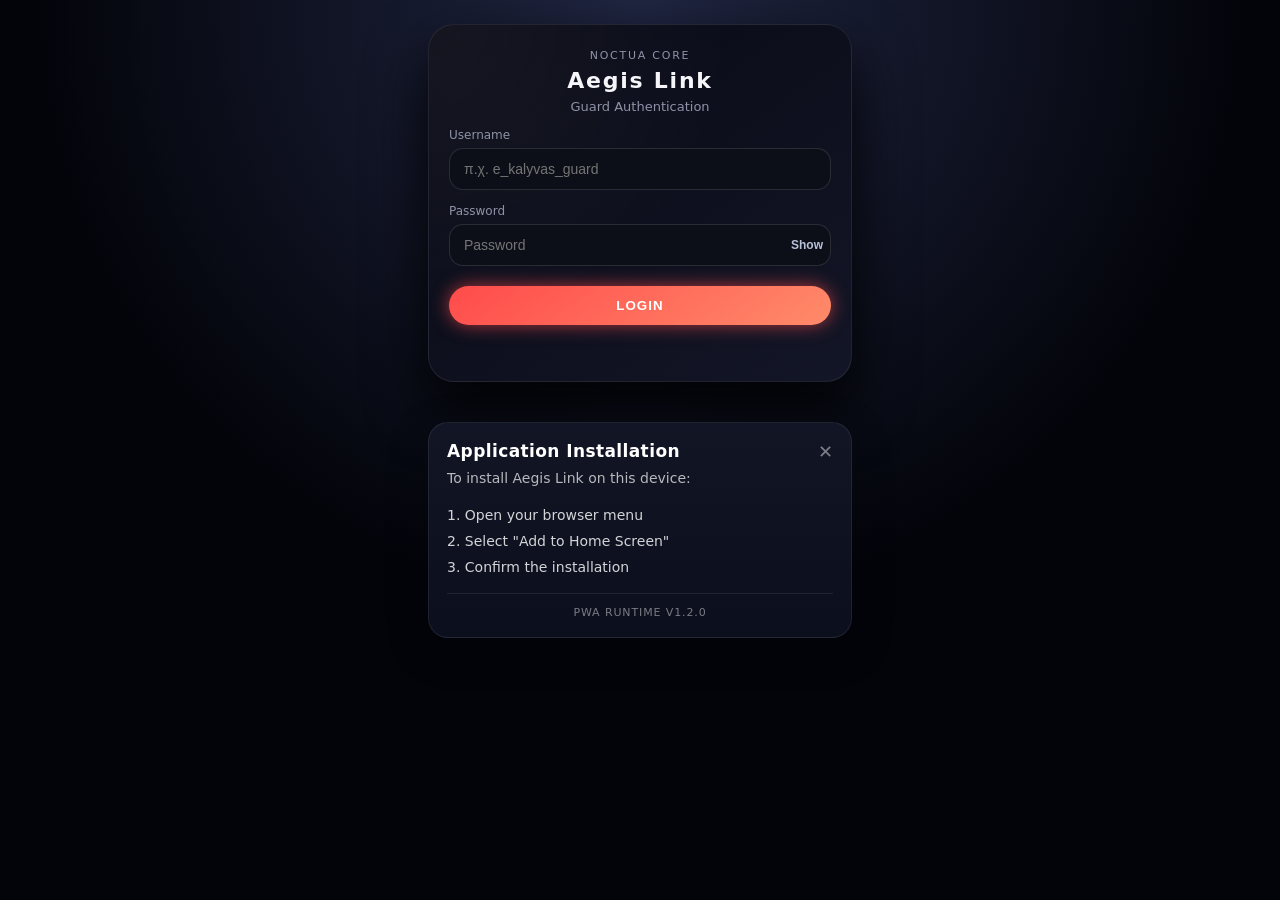
==== commit f7266df9: "Decouple guard questionnaire from AI and require save confirmation" ====
--- a/index.html
+++ b/index.html
@@ -771,6 +771,8 @@
     }
   </style>
   <link rel="stylesheet" href="pwa/installation-manager.css">
+  <link rel="stylesheet" href="demo-guidance.css">
+  <script src="demo-guidance.js"></script>
 </head>
 <body>
 
@@ -1202,6 +1204,15 @@
         : "";
   }
 
+  window.AegisDemoGuidance?.mount({
+    preview: readOnly,
+    guideId: "guardHome",
+    surface: "guard",
+    sessionIdentity:
+      sessionData?.guard?.access_expires_at ||
+      "active",
+  });
+
   stopTemporaryAccessExpiryTimer();
 
   if (!readOnly || !expiry) {
@@ -1238,6 +1249,12 @@
   }
 }
 
+function formatGuardSiteLabel(guard) {
+  const code = guard?.site_code;
+  const location = guard?.site_location;
+  return code ? `${code}${location ? ` · ${location}` : ""}` : "-";
+}
+
 function showMainApp(sessionData) {
   currentGuardSession = sessionData;
 
@@ -1258,7 +1275,7 @@
   }
 
   if (guardSiteEl) {
-    guardSiteEl.textContent = sessionData.guard?.site_id || "-";
+    guardSiteEl.textContent = formatGuardSiteLabel(sessionData.guard);
   }
   startGuardHeartbeat();
 
@@ -1982,6 +1999,8 @@
     }
   }
 
+  let activeIncidentFlow = null;
+
   async function handleAlertConfirmed() {
     if (isReadOnlyGuardSession()) {
   return;
@@ -2004,10 +2023,31 @@
       const alertResult = await triggerAlert();
       renderAlertNotifications(alertResult);
 
-      // 2) Αποστολή incident log στο backend για AI καταγραφή
+      const incidentId = Number(alertResult.incident?.id);
+      if (!Number.isSafeInteger(incidentId) || incidentId <= 0) {
+        console.error("Alert response is missing its incident identifier");
+        if (statusBadge) statusBadge.textContent = 'Η ειδοποίηση στάλθηκε — δεν είναι διαθέσιμη η καταγραφή απαντήσεων.';
+        return;
+      }
+      const flow = {
+        incidentId,
+        sessionId: currentGuardSession?.session?.id,
+        guardId: currentGuardSession?.guard?.id,
+      };
+      activeIncidentFlow = flow;
+      setTimeout(() => {
+        if (activeIncidentFlow === flow &&
+            currentGuardSession?.session?.id === flow.sessionId &&
+            currentGuardSession?.guard?.id === flow.guardId &&
+            !isReadOnlyGuardSession()) startIncidentFlowUI();
+      }, 15000);
+
+      // AI is optional: neither its latency nor its result gates the questionnaire.
       const baseMessage =
         "Panic button activated via Aegis Link Web App (Noctua Core). Guard confirmed real incident.";
-      await sendIncidentToBackend(baseMessage);
+      void sendIncidentToBackend(baseMessage).catch(error => {
+        console.error("Optional incident summary failed:", error);
+      });
 
     } catch (err) {
       console.error('Σφάλμα κατά την ενεργοποίηση:', err);
@@ -2017,10 +2057,6 @@
       }
     }
 
-    // 👉 Incident UI flow
-    setTimeout(() => {
-      startIncidentFlowUI();
-    }, 15000); // 15" για δοκιμή – μετά 300000 (5 λεπτά)
   }
 
   function renderPendingAlertNotifications() {
@@ -2179,23 +2215,26 @@
       const data = await response.json();
       console.log("Incident-log response:", data);
 
-      if (data.assistantLog) {
-        alert("AI incident summary:\n\n" + data.assistantLog);
-      }
+      // Summary results are informational; never display a blocking browser dialog.
     } catch (err) {
       console.error("Error sending incident log:", err);
     }
   }
 
   // ===== Detailed incident log προς backend (3 answers) =====
-  async function sendIncidentDetailsToBackend(answers) {
+  async function sendIncidentDetailsToBackend(answers, flow = activeIncidentFlow) {
     if (isReadOnlyGuardSession()) {
-  return;
-}
+  throw new Error("Η πρόσβαση είναι μόνο για προβολή. Οι απαντήσεις δεν αποθηκεύτηκαν.");
+}
+    if (!flow || flow.sessionId !== currentGuardSession?.session?.id ||
+        flow.guardId !== currentGuardSession?.guard?.id) {
+      throw new Error("Η συνεδρία άλλαξε. Οι απαντήσεις δεν αποθηκεύτηκαν.");
+    }
     const endpoint = `${BACKEND_BASE}/incident-log`;
 
     const payload = {
-  sessionId: currentGuardSession?.session?.id,
+  sessionId: flow.sessionId,
+  incidentId: flow.incidentId,
   timestamp: new Date().toISOString(),
   incidentAnswers: answers,
   message: `
@@ -2214,16 +2253,16 @@
     });
 
     if (!response.ok) {
-      console.error("Detailed incident-log request failed with status", response.status);
-      return;
+      const errorData = await response.json().catch(() => ({}));
+      throw new Error(`Η αποθήκευση απέτυχε (${errorData.code || response.status}). Οι απαντήσεις διατηρούνται για επανάληψη.`);
     }
 
     const data = await response.json();
-    console.log("Detailed incident-log response:", data);
-
-    if (data.assistantLog) {
-      console.log("AI incident summary:", data.assistantLog);
-    }
+    if (data.status !== "ok" || data.responsesSaved !== true ||
+        data.responseCount !== 3 || Number(data.incidentId) !== flow.incidentId) {
+      throw new Error("Δεν επιβεβαιώθηκε η αποθήκευση των τριών απαντήσεων. Δοκίμασε ξανά.");
+    }
+    return data;
   }
 
   // ===== LIVE CLOCK (Header) =====
@@ -2412,6 +2451,7 @@
 
   let currentQuestionIndex = 0;
   let incidentAnswers = {};
+  let questionnaireFlow = null;
 
   function startIncidentFlowUI() {
     const panel      = document.getElementById('incident-assistant');
@@ -2419,6 +2459,7 @@
     const progressEl = document.getElementById('assistant-progress');
     const answerEl   = document.getElementById('assistant-answer');
 
+    questionnaireFlow = activeIncidentFlow;
     incidentAnswers = {};
     currentQuestionIndex = 0;
 
@@ -2429,7 +2470,9 @@
     panel.classList.remove('hidden');
   }
 
+  let incidentSubmissionPending = false;
   document.getElementById('assistant-next-btn')?.addEventListener('click', () => {
+    if (incidentSubmissionPending) return;
     const answerEl = document.getElementById('assistant-answer');
     const qEl      = document.getElementById('assistant-question');
     const progressEl = document.getElementById('assistant-progress');
@@ -2451,16 +2494,33 @@
       progressEl.textContent = `Ερώτηση ${currentQuestionIndex+1} από ${incidentQuestions.length}`;
       answerEl.value = '';
     } else {
-      console.log('Incident answers:', incidentAnswers);
-
-      sendIncidentDetailsToBackend(incidentAnswers)
+      const flow = questionnaireFlow;
+      const nextButton = document.getElementById('assistant-next-btn');
+      incidentSubmissionPending = true;
+      nextButton.disabled = true;
+      progressEl.textContent = 'Αποθήκευση απαντήσεων…';
+      sendIncidentDetailsToBackend({ ...incidentAnswers }, flow)
+        .then(() => {
+          if (questionnaireFlow !== flow) return;
+          progressEl.textContent = 'Οι τρεις απαντήσεις αποθηκεύτηκαν.';
+          panel.classList.add('hidden');
+          questionnaireFlow = null;
+          if (activeIncidentFlow === flow) {
+            activeIncidentFlow = null;
+            resetWebAppUI();
+          }
+          alert('Η καταγραφή του συμβάντος ολοκληρώθηκε.');
+        })
         .catch(err => {
           console.error('Σφάλμα κατά την αποστολή incident details:', err);
+          if (questionnaireFlow === flow) {
+            currentQuestionIndex = incidentQuestions.length - 1;
+            progressEl.textContent = err.message || 'Η αποθήκευση απέτυχε. Δοκίμασε ξανά.';
+          }
         })
         .finally(() => {
-          alert('Η καταγραφή του συμβάντος ολοκληρώθηκε.');
-          panel.classList.add('hidden');
-          resetWebAppUI();
+          incidentSubmissionPending = false;
+          nextButton.disabled = false;
         });
     }
   });
--- a/demo-guidance.css
+++ b/demo-guidance.css
@@ -0,0 +1,17 @@
+.demo-guidance-toolbar{position:relative;z-index:30;display:flex;align-items:center;justify-content:space-between;gap:10px;padding:8px 10px;border:1px solid rgba(96,165,250,.25);border-radius:15px;background:linear-gradient(135deg,rgba(15,23,42,.96),rgba(6,10,20,.94));box-shadow:0 14px 32px rgba(0,0,0,.28)}
+.demo-mode-badge{display:inline-flex;align-items:center;min-height:30px;max-width:calc(100% - 58px);padding:0 9px;border:1px solid rgba(96,165,250,.38);border-radius:999px;color:#bfdbfe;background:rgba(37,99,235,.12);font-size:9px;font-weight:900;letter-spacing:.1em;white-space:nowrap;overflow:hidden;text-overflow:ellipsis}
+.demo-guide-button{min-width:44px;min-height:44px;padding:0 12px;display:inline-flex;align-items:center;justify-content:center;gap:7px;border:1px solid rgba(147,197,253,.34);border-radius:12px;color:#dbeafe;background:rgba(30,64,175,.15);font:inherit;font-size:12px;font-weight:800;cursor:pointer}
+.demo-guide-button:focus-visible,.demo-guidance-close:focus-visible,.demo-guidance-language button:focus-visible,.demo-guidance-primary:focus-visible{outline:3px solid rgba(96,165,250,.75);outline-offset:3px}
+.demo-guidance-backdrop{position:fixed;inset:0;z-index:10000;display:flex;align-items:flex-end;justify-content:center;background:rgba(0,0,0,.68);backdrop-filter:blur(5px)}
+.demo-guidance-dialog{width:min(100%,560px);max-height:88dvh;padding:18px 16px max(17px,env(safe-area-inset-bottom));overflow:hidden;color:#f8fafc;background:linear-gradient(160deg,#111827,#070b14 72%);border:1px solid rgba(148,163,184,.24);border-radius:24px 24px 0 0;box-shadow:0 -24px 60px rgba(0,0,0,.58);font-family:system-ui,-apple-system,"Segoe UI",sans-serif}
+.demo-guidance-dialog>header{display:flex;align-items:center;justify-content:space-between;gap:10px;margin-bottom:15px}
+.demo-guidance-scroll{max-height:calc(88dvh - 90px - env(safe-area-inset-bottom));padding:2px 4px 24px 0;overflow-y:auto;overscroll-behavior:contain}
+.demo-guidance-close{min-width:44px;min-height:44px;padding:0 10px;border:1px solid rgba(148,163,184,.25);border-radius:12px;color:#e2e8f0;background:rgba(255,255,255,.04);font:inherit;cursor:pointer}
+.demo-guidance-language{display:inline-flex;padding:3px;border:1px solid rgba(148,163,184,.2);border-radius:10px;background:rgba(0,0,0,.18)}
+.demo-guidance-language button{min-width:44px;min-height:36px;border:0;border-radius:8px;color:#94a3b8;background:transparent;font:inherit;font-size:11px;font-weight:900;cursor:pointer}.demo-guidance-language button.active{color:#fff;background:rgba(59,130,246,.3)}
+.demo-guidance-eyebrow{margin:0 0 7px;color:#60a5fa;font-size:10px;font-weight:900;letter-spacing:.14em}.demo-guidance-dialog h2{margin:0;font-size:clamp(24px,8vw,32px);line-height:1.08}.demo-guidance-intro{margin:12px 0 22px;color:#cbd5e1;line-height:1.62}.demo-guidance-scroll section{margin-top:20px}.demo-guidance-scroll h3{margin:0 0 8px;color:#93c5fd;font-size:11px;letter-spacing:.11em;text-transform:uppercase}.demo-guidance-scroll ul{margin:0;padding-left:18px;color:#dbe3ef;line-height:1.56}.demo-guidance-scroll li+li{margin-top:7px}.demo-guidance-limitations{padding:14px;border:1px solid rgba(96,165,250,.2);border-radius:15px;background:rgba(30,64,175,.1)}.demo-guidance-limitations p{margin:0;color:#cbd5e1;font-size:13px;line-height:1.56}
+.demo-guidance-welcome{width:calc(100% - 20px);max-height:calc(100dvh - 20px);margin:auto;padding:20px 17px max(20px,env(safe-area-inset-bottom));overflow-y:auto;border-radius:22px;box-shadow:0 28px 80px rgba(0,0,0,.64)}.demo-guidance-welcome>header{justify-content:flex-end}.demo-guidance-welcome-mark{width:48px;height:48px;display:grid;place-items:center;margin:6px 0 18px;border:1px solid rgba(96,165,250,.35);border-radius:15px;color:#bfdbfe;background:rgba(37,99,235,.14);font-size:23px}.demo-guidance-welcome p{color:#cbd5e1;line-height:1.58}.demo-guidance-welcome-limit{padding:12px;border-left:3px solid #3b82f6;background:rgba(37,99,235,.09)}.demo-guidance-primary{width:100%;min-height:48px;margin-top:8px;border:1px solid rgba(96,165,250,.46);border-radius:13px;color:#fff;background:linear-gradient(135deg,#1d4ed8,#2563eb);font:inherit;font-weight:900;cursor:pointer}
+@media (max-width:390px){.demo-guide-button{width:44px;padding:0}.demo-guide-button-label{position:absolute;width:1px;height:1px;padding:0;margin:-1px;overflow:hidden;clip:rect(0,0,0,0);white-space:nowrap;border:0}}
+@media (min-width:769px){.demo-guidance-backdrop{align-items:stretch;justify-content:flex-end}.demo-guidance-drawer{width:min(460px,92vw);height:100dvh;max-height:none;padding:max(20px,env(safe-area-inset-top)) 22px max(20px,env(safe-area-inset-bottom));border-radius:0;box-shadow:-24px 0 64px rgba(0,0,0,.52)}.demo-guidance-scroll{max-height:calc(100dvh - 92px - env(safe-area-inset-top) - env(safe-area-inset-bottom))}.demo-guidance-welcome{width:min(560px,calc(100vw - 32px));height:auto;max-height:min(760px,calc(100dvh - 32px));border-radius:24px}.demo-guide-button{padding:0 14px}}
+
+/* Keep the existing mobile heading untouched; desktop Greek is explicit text. */
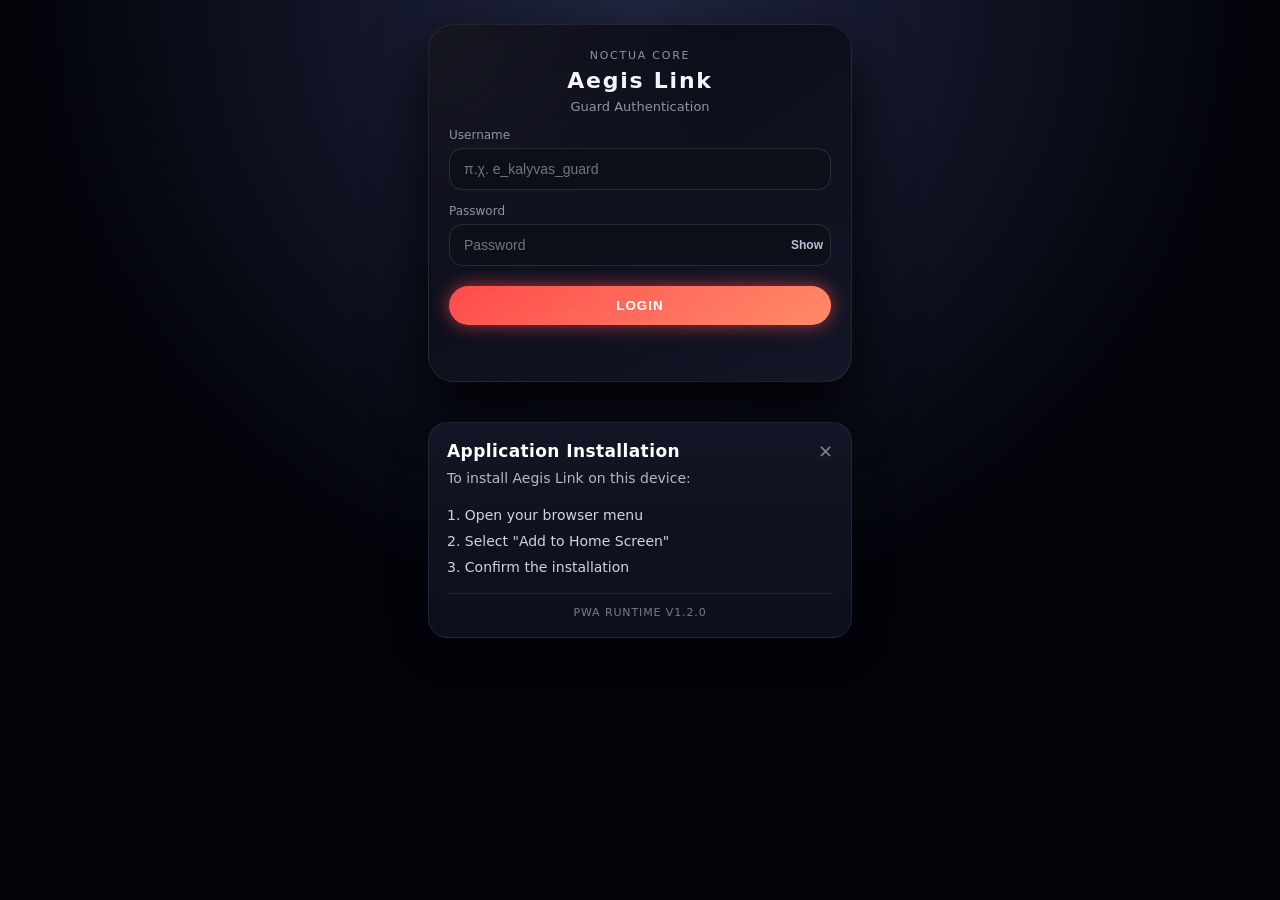
==== commit 786b4afc: "Isolate incident questionnaire drafts across Guard sessions" ====
--- a/index.html
+++ b/index.html
@@ -1058,6 +1058,15 @@
 }
 
 let currentGuardSession = null;
+  // Questionnaire state must exist before startup session restoration exposes the app.
+  const incidentFlowQueue = [];
+  let activeIncidentFlow = null;
+  let currentQuestionIndex = 0;
+  let incidentAnswers = {};
+  let questionnaireFlow = null;
+  let incidentQuestionnaireSessionKey = null;
+  let incidentQuestionnaireGeneration = 0;
+  let incidentQuestionnaireStorageInvalidated = false;
 let passwordSetupToken = null;
 
 const loginScreen = document.getElementById("loginScreen");
@@ -1257,6 +1266,8 @@
 
 function showMainApp(sessionData) {
   currentGuardSession = sessionData;
+  incidentQuestionnaireStorageInvalidated = false;
+  setIncidentQuestionnaireSession(sessionData);
 
   if (
   !applyTemporaryAccessState(
@@ -1277,6 +1288,7 @@
   if (guardSiteEl) {
     guardSiteEl.textContent = formatGuardSiteLabel(sessionData.guard);
   }
+  queueMicrotask(restoreIncidentQuestionnaires);
   startGuardHeartbeat();
 
 if (
@@ -1297,6 +1309,7 @@
 
 function showLoginScreen() {
   currentGuardSession = null;
+  setIncidentQuestionnaireSession(null);
   stopTemporaryAccessExpiryTimer();
 
   if (mainApp) mainApp.classList.add("hidden");
@@ -1305,6 +1318,7 @@
 }
 
 function showPasswordSetupScreen(data) {
+  setIncidentQuestionnaireSession(null);
   passwordSetupToken = data.password_setup_token;
   if (guardPassword) guardPassword.value = "";
   if (loginScreen) loginScreen.classList.add("hidden");
@@ -1353,6 +1367,7 @@
 }
 
 async function logoutGuard() {
+  setIncidentQuestionnaireSession(null);
   try {
     if (currentGuardSession?.guard_session_token) {
   try {
@@ -1999,7 +2014,98 @@
     }
   }
 
-  let activeIncidentFlow = null;
+  const INCIDENT_DRAFT_PREFIX = "aegis-incident-questionnaire-v2:";
+
+  function setIncidentQuestionnaireSession(sessionData) {
+    const guardId = Number(sessionData?.guard?.id);
+    const sessionId = Number(sessionData?.session?.id);
+    const key = !incidentQuestionnaireStorageInvalidated && !isReadOnlyGuardSession(sessionData) &&
+      Number.isSafeInteger(guardId) && guardId > 0 &&
+      Number.isSafeInteger(sessionId) && sessionId > 0 ? `${guardId}:${sessionId}` : null;
+    if (key !== null && key === incidentQuestionnaireSessionKey) return;
+    incidentQuestionnaireSessionKey = key;
+    incidentQuestionnaireGeneration++;
+    // Detach the old view, retaining every queued/stored draft under its original identity.
+    if (questionnaireFlow?.submitting) {
+      const index = incidentFlowQueue.indexOf(questionnaireFlow);
+      if (index >= 0) incidentFlowQueue[index] = {
+        ...questionnaireFlow, answers: { ...questionnaireFlow.answers }, submitting: false,
+      };
+    }
+    questionnaireFlow = null;
+    activeIncidentFlow = null;
+    incidentAnswers = {};
+    currentQuestionIndex = 0;
+    document.getElementById('incident-assistant')?.classList.add('hidden');
+    for (const id of ['assistant-question', 'assistant-progress']) {
+      const element = document.getElementById(id);
+      if (element) element.textContent = '';
+    }
+    const answer = document.getElementById('assistant-answer');
+    if (answer) { answer.value = ''; answer.disabled = true; }
+    const next = document.getElementById('assistant-next-btn');
+    if (next) next.disabled = true;
+  }
+
+  // A different tab can change the shared auth storage without entering this tab's login UI.
+  window.addEventListener('storage', event => {
+    if (event.storageArea !== localStorage || ![null, SESSION_KEY, 'guard_session_token'].includes(event.key)) return;
+    incidentQuestionnaireStorageInvalidated = true;
+    setIncidentQuestionnaireSession(null);
+  });
+
+  function scheduleIncidentQuestionnaire(flow) {
+    const generation = incidentQuestionnaireGeneration;
+    setTimeout(() => {
+      if (generation === incidentQuestionnaireGeneration && matchesIncidentSession(flow)) startIncidentFlowUI();
+    }, Math.max(0, flow.dueAt - Date.now()));
+  }
+
+  function matchesIncidentSession(flow) {
+    return incidentQuestionnaireSessionKey === `${flow.guardId}:${flow.sessionId}` &&
+      Number(currentGuardSession?.session?.id) === flow.sessionId &&
+      Number(currentGuardSession?.guard?.id) === flow.guardId && !isReadOnlyGuardSession();
+  }
+
+  function incidentDraftKey(flow) {
+    return `${INCIDENT_DRAFT_PREFIX}${flow.sessionId}:${flow.incidentId}`;
+  }
+
+  function saveIncidentDraft(flow) {
+    try {
+      localStorage.setItem(incidentDraftKey(flow), JSON.stringify({ ...flow, submitting: false }));
+      return true;
+    } catch (error) {
+      console.error("Incident draft could not be saved locally:", error);
+      if (statusBadge && matchesIncidentSession(flow)) statusBadge.textContent = 'Το draft δεν αποθηκεύτηκε στη συσκευή. Μην κλείσεις τη σελίδα πριν την υποβολή.';
+      return false;
+    }
+  }
+
+  function restoreIncidentQuestionnaires() {
+    setIncidentQuestionnaireSession(currentGuardSession);
+    if (!currentGuardSession || isReadOnlyGuardSession()) return;
+    for (let index = 0; index < localStorage.length; index++) {
+      const key = localStorage.key(index);
+      if (!key?.startsWith(INCIDENT_DRAFT_PREFIX)) continue;
+      try {
+        const flow = JSON.parse(localStorage.getItem(key));
+        if (!Number.isSafeInteger(flow?.incidentId) || flow.incidentId <= 0 ||
+            !Number.isSafeInteger(flow?.sessionId) || !Number.isSafeInteger(flow?.guardId) ||
+            !Number.isFinite(flow?.dueAt) || !Number.isInteger(flow?.questionIndex) ||
+            flow.questionIndex < 0 || flow.questionIndex >= incidentQuestions.length ||
+            !flow.answers || typeof flow.answers !== 'object' || Array.isArray(flow.answers) ||
+            typeof flow.draft !== 'string' || key !== incidentDraftKey(flow) ||
+            !matchesIncidentSession(flow)) continue;
+        if (incidentFlowQueue.some(item => incidentDraftKey(item) === key)) continue;
+        flow.submitting = false;
+        incidentFlowQueue.push(flow);
+      } catch (error) { console.error("Incident draft could not be restored:", error); }
+    }
+    incidentFlowQueue.sort((a, b) => a.dueAt - b.dueAt);
+    for (const flow of incidentFlowQueue.filter(matchesIncidentSession)) scheduleIncidentQuestionnaire(flow);
+    startIncidentFlowUI();
+  }
 
   async function handleAlertConfirmed() {
     if (isReadOnlyGuardSession()) {
@@ -2017,31 +2123,34 @@
     }
 
     renderPendingAlertNotifications();
+    const generation = incidentQuestionnaireGeneration;
+    const activatingSession = {
+      sessionId: Number(currentGuardSession?.session?.id),
+      guardId: Number(currentGuardSession?.guard?.id),
+    };
 
     try {
       // 1) Ενεργοποίηση κλήσεων / SMS
       const alertResult = await triggerAlert();
-      renderAlertNotifications(alertResult);
+      if (generation === incidentQuestionnaireGeneration && matchesIncidentSession(activatingSession)) renderAlertNotifications(alertResult);
 
       const incidentId = Number(alertResult.incident?.id);
       if (!Number.isSafeInteger(incidentId) || incidentId <= 0) {
         console.error("Alert response is missing its incident identifier");
-        if (statusBadge) statusBadge.textContent = 'Η ειδοποίηση στάλθηκε — δεν είναι διαθέσιμη η καταγραφή απαντήσεων.';
+        if (statusBadge && generation === incidentQuestionnaireGeneration && matchesIncidentSession(activatingSession)) statusBadge.textContent = 'Η ειδοποίηση στάλθηκε — δεν είναι διαθέσιμη η καταγραφή απαντήσεων.';
         return;
       }
       const flow = {
         incidentId,
-        sessionId: currentGuardSession?.session?.id,
-        guardId: currentGuardSession?.guard?.id,
+        ...activatingSession,
+        dueAt: Date.now() + 15000,
+        answers: {}, questionIndex: 0, draft: '',
       };
+      incidentFlowQueue.push(flow);
+      saveIncidentDraft(flow);
+      if (generation !== incidentQuestionnaireGeneration || !matchesIncidentSession(flow)) return;
       activeIncidentFlow = flow;
-      setTimeout(() => {
-        if (activeIncidentFlow === flow &&
-            currentGuardSession?.session?.id === flow.sessionId &&
-            currentGuardSession?.guard?.id === flow.guardId &&
-            !isReadOnlyGuardSession()) startIncidentFlowUI();
-      }, 15000);
-
+      scheduleIncidentQuestionnaire(flow);
       // AI is optional: neither its latency nor its result gates the questionnaire.
       const baseMessage =
         "Panic button activated via Aegis Link Web App (Noctua Core). Guard confirmed real incident.";
@@ -2051,6 +2160,7 @@
 
     } catch (err) {
       console.error('Σφάλμα κατά την ενεργοποίηση:', err);
+      if (generation !== incidentQuestionnaireGeneration || !matchesIncidentSession(activatingSession)) return;
       renderAlertFailure();
       if (statusBadge) {
         statusBadge.textContent = 'Σφάλμα – απαιτείται έλεγχος';
@@ -2222,15 +2332,14 @@
   }
 
   // ===== Detailed incident log προς backend (3 answers) =====
-  async function sendIncidentDetailsToBackend(answers, flow = activeIncidentFlow) {
+  async function sendIncidentDetailsToBackend(answers, flow = questionnaireFlow) {
     if (isReadOnlyGuardSession()) {
   throw new Error("Η πρόσβαση είναι μόνο για προβολή. Οι απαντήσεις δεν αποθηκεύτηκαν.");
 }
-    if (!flow || flow.sessionId !== currentGuardSession?.session?.id ||
-        flow.guardId !== currentGuardSession?.guard?.id) {
+    if (!flow || !matchesIncidentSession(flow)) {
       throw new Error("Η συνεδρία άλλαξε. Οι απαντήσεις δεν αποθηκεύτηκαν.");
     }
-    const endpoint = `${BACKEND_BASE}/incident-log`;
+    const endpoint = `${BACKEND_BASE}/incident-log/guard-responses`;
 
     const payload = {
   sessionId: flow.sessionId,
@@ -2253,6 +2362,9 @@
     });
 
     if (!response.ok) {
+      if (response.status === 404) {
+        throw new Error("Η καταγραφή αναμένει συμβατό backend. Οι απαντήσεις διατηρούνται· δοκίμασε ξανά μετά την ενημέρωση.");
+      }
       const errorData = await response.json().catch(() => ({}));
       throw new Error(`Η αποθήκευση απέτυχε (${errorData.code || response.status}). Οι απαντήσεις διατηρούνται για επανάληψη.`);
     }
@@ -2449,30 +2561,36 @@
     }
   ];
 
-  let currentQuestionIndex = 0;
-  let incidentAnswers = {};
-  let questionnaireFlow = null;
-
   function startIncidentFlowUI() {
+    setIncidentQuestionnaireSession(currentGuardSession);
     const panel      = document.getElementById('incident-assistant');
     const qEl        = document.getElementById('assistant-question');
     const progressEl = document.getElementById('assistant-progress');
     const answerEl   = document.getElementById('assistant-answer');
 
-    questionnaireFlow = activeIncidentFlow;
-    incidentAnswers = {};
-    currentQuestionIndex = 0;
-
-    qEl.textContent = incidentQuestions[0].text;
-    progressEl.textContent = `Ερώτηση 1 από ${incidentQuestions.length}`;
-    answerEl.value = '';
-
+    // A displayed questionnaire owns its draft until a verified receipt completes it.
+    if (questionnaireFlow) return;
+    const flow = incidentFlowQueue.find(item => item.dueAt <= Date.now() && matchesIncidentSession(item));
+    if (!flow) return;
+    questionnaireFlow = flow;
+    incidentAnswers = flow.answers;
+    currentQuestionIndex = flow.questionIndex;
+    qEl.textContent = incidentQuestions[currentQuestionIndex].text;
+    progressEl.textContent = `Ερώτηση ${currentQuestionIndex + 1} από ${incidentQuestions.length} · Incident ${flow.incidentId}`;
+    answerEl.value = flow.draft;
+    answerEl.disabled = Boolean(flow.submitting);
+    document.getElementById('assistant-next-btn').disabled = Boolean(flow.submitting);
     panel.classList.remove('hidden');
   }
 
-  let incidentSubmissionPending = false;
+  document.getElementById('assistant-answer')?.addEventListener('input', event => {
+    if (!questionnaireFlow || !matchesIncidentSession(questionnaireFlow) || questionnaireFlow.submitting) return;
+    questionnaireFlow.draft = event.target.value;
+    saveIncidentDraft(questionnaireFlow);
+  });
+
   document.getElementById('assistant-next-btn')?.addEventListener('click', () => {
-    if (incidentSubmissionPending) return;
+    if (!questionnaireFlow || !matchesIncidentSession(questionnaireFlow) || questionnaireFlow.submitting) return;
     const answerEl = document.getElementById('assistant-answer');
     const qEl      = document.getElementById('assistant-question');
     const progressEl = document.getElementById('assistant-progress');
@@ -2487,40 +2605,54 @@
     const key = incidentQuestions[currentQuestionIndex].key;
     incidentAnswers[key] = answer;
 
+    questionnaireFlow.draft = answer;
     currentQuestionIndex++;
 
     if (currentQuestionIndex < incidentQuestions.length) {
+      questionnaireFlow.questionIndex = currentQuestionIndex;
+      questionnaireFlow.draft = '';
+      saveIncidentDraft(questionnaireFlow);
       qEl.textContent = incidentQuestions[currentQuestionIndex].text;
       progressEl.textContent = `Ερώτηση ${currentQuestionIndex+1} από ${incidentQuestions.length}`;
       answerEl.value = '';
     } else {
       const flow = questionnaireFlow;
+      const generation = incidentQuestionnaireGeneration;
+      flow.questionIndex = incidentQuestions.length - 1;
+      saveIncidentDraft(flow);
       const nextButton = document.getElementById('assistant-next-btn');
-      incidentSubmissionPending = true;
+      flow.submitting = true;
       nextButton.disabled = true;
+      answerEl.disabled = true;
       progressEl.textContent = 'Αποθήκευση απαντήσεων…';
       sendIncidentDetailsToBackend({ ...incidentAnswers }, flow)
         .then(() => {
-          if (questionnaireFlow !== flow) return;
+          if (generation !== incidentQuestionnaireGeneration || !matchesIncidentSession(flow) || questionnaireFlow !== flow) return;
           progressEl.textContent = 'Οι τρεις απαντήσεις αποθηκεύτηκαν.';
           panel.classList.add('hidden');
+          try { localStorage.removeItem(incidentDraftKey(flow)); }
+          catch (error) { console.error('Saved questionnaire draft could not be removed:', error); }
+          incidentFlowQueue.splice(incidentFlowQueue.indexOf(flow), 1);
           questionnaireFlow = null;
-          if (activeIncidentFlow === flow) {
-            activeIncidentFlow = null;
-            resetWebAppUI();
-          }
+          activeIncidentFlow = incidentFlowQueue[incidentFlowQueue.length - 1] || null;
+          if (!incidentFlowQueue.length) resetWebAppUI();
           alert('Η καταγραφή του συμβάντος ολοκληρώθηκε.');
         })
         .catch(err => {
           console.error('Σφάλμα κατά την αποστολή incident details:', err);
-          if (questionnaireFlow === flow) {
+          if (generation === incidentQuestionnaireGeneration && matchesIncidentSession(flow) && questionnaireFlow === flow) {
             currentQuestionIndex = incidentQuestions.length - 1;
             progressEl.textContent = err.message || 'Η αποθήκευση απέτυχε. Δοκίμασε ξανά.';
           }
         })
         .finally(() => {
-          incidentSubmissionPending = false;
-          nextButton.disabled = false;
+          flow.submitting = false;
+          if (generation !== incidentQuestionnaireGeneration || !matchesIncidentSession(flow)) return;
+          if (!questionnaireFlow || questionnaireFlow === flow) {
+            nextButton.disabled = false;
+            answerEl.disabled = false;
+          }
+          startIncidentFlowUI();
         });
     }
   });
